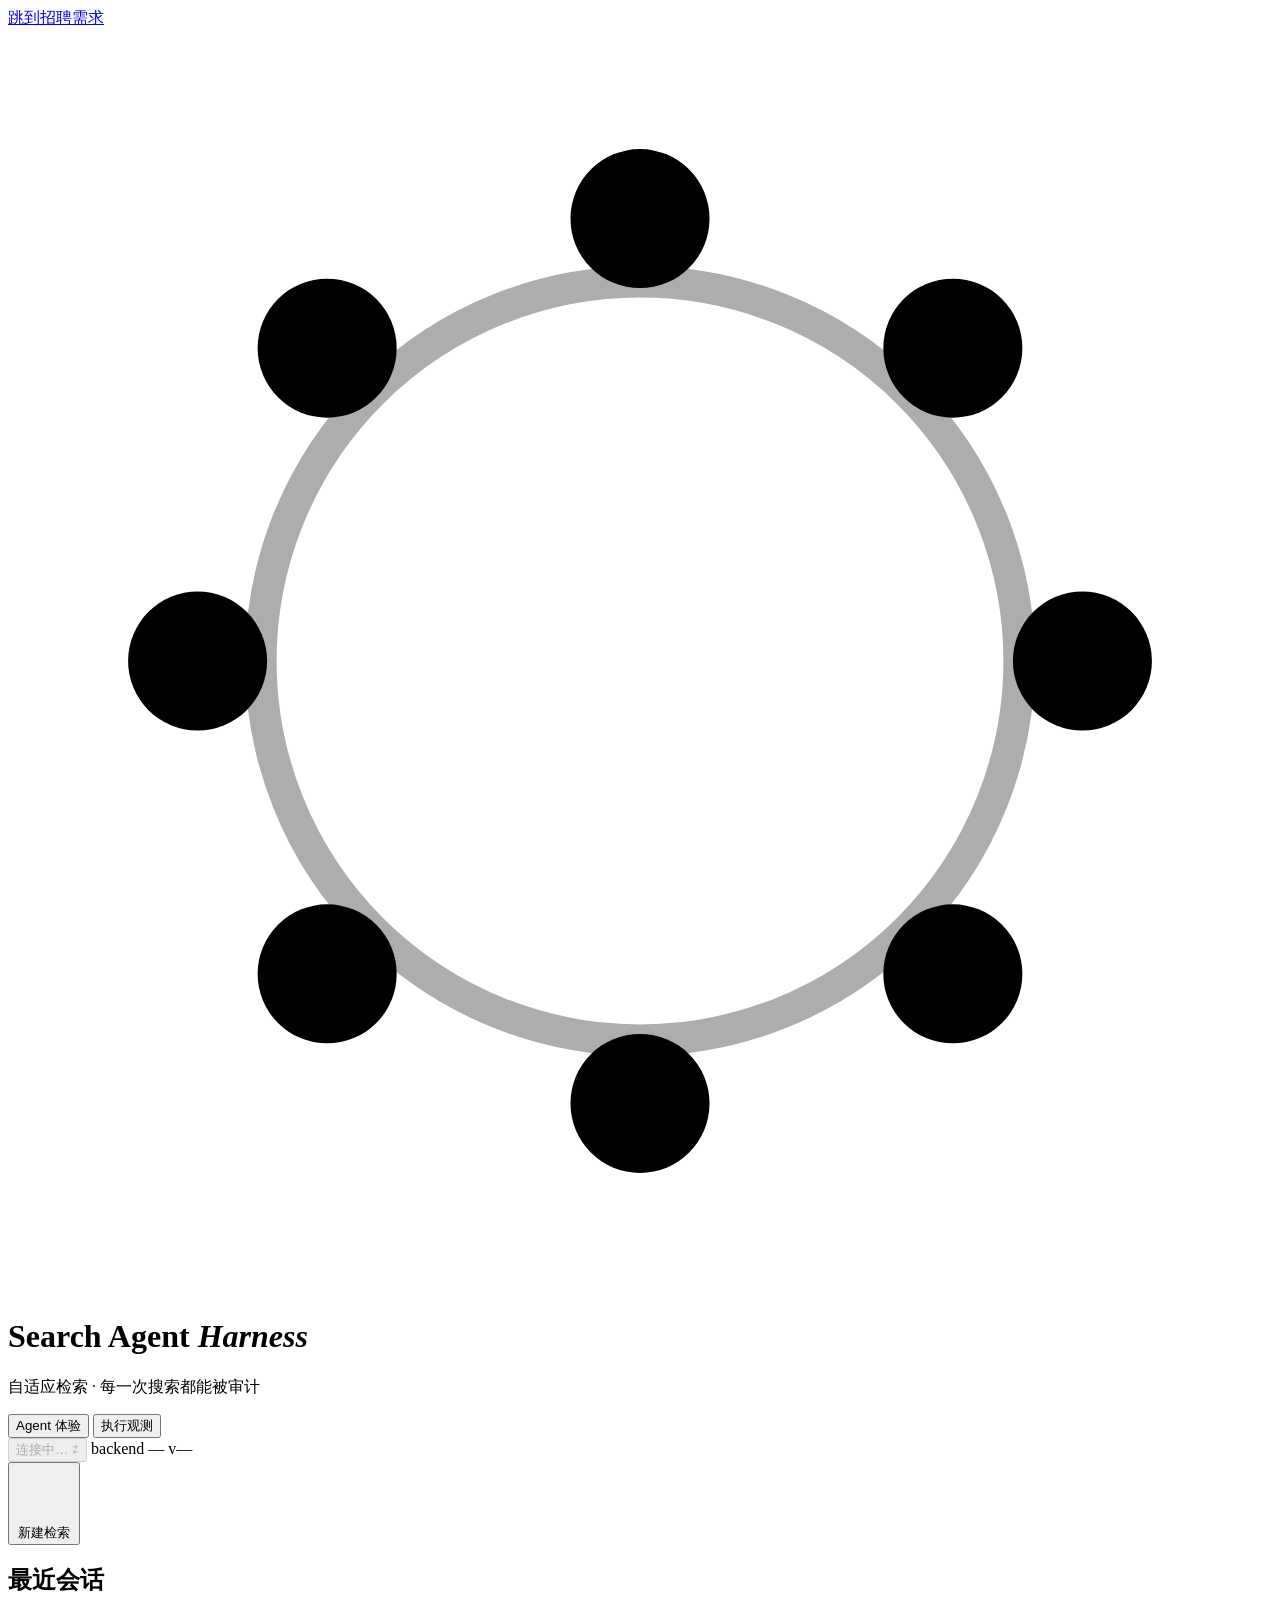
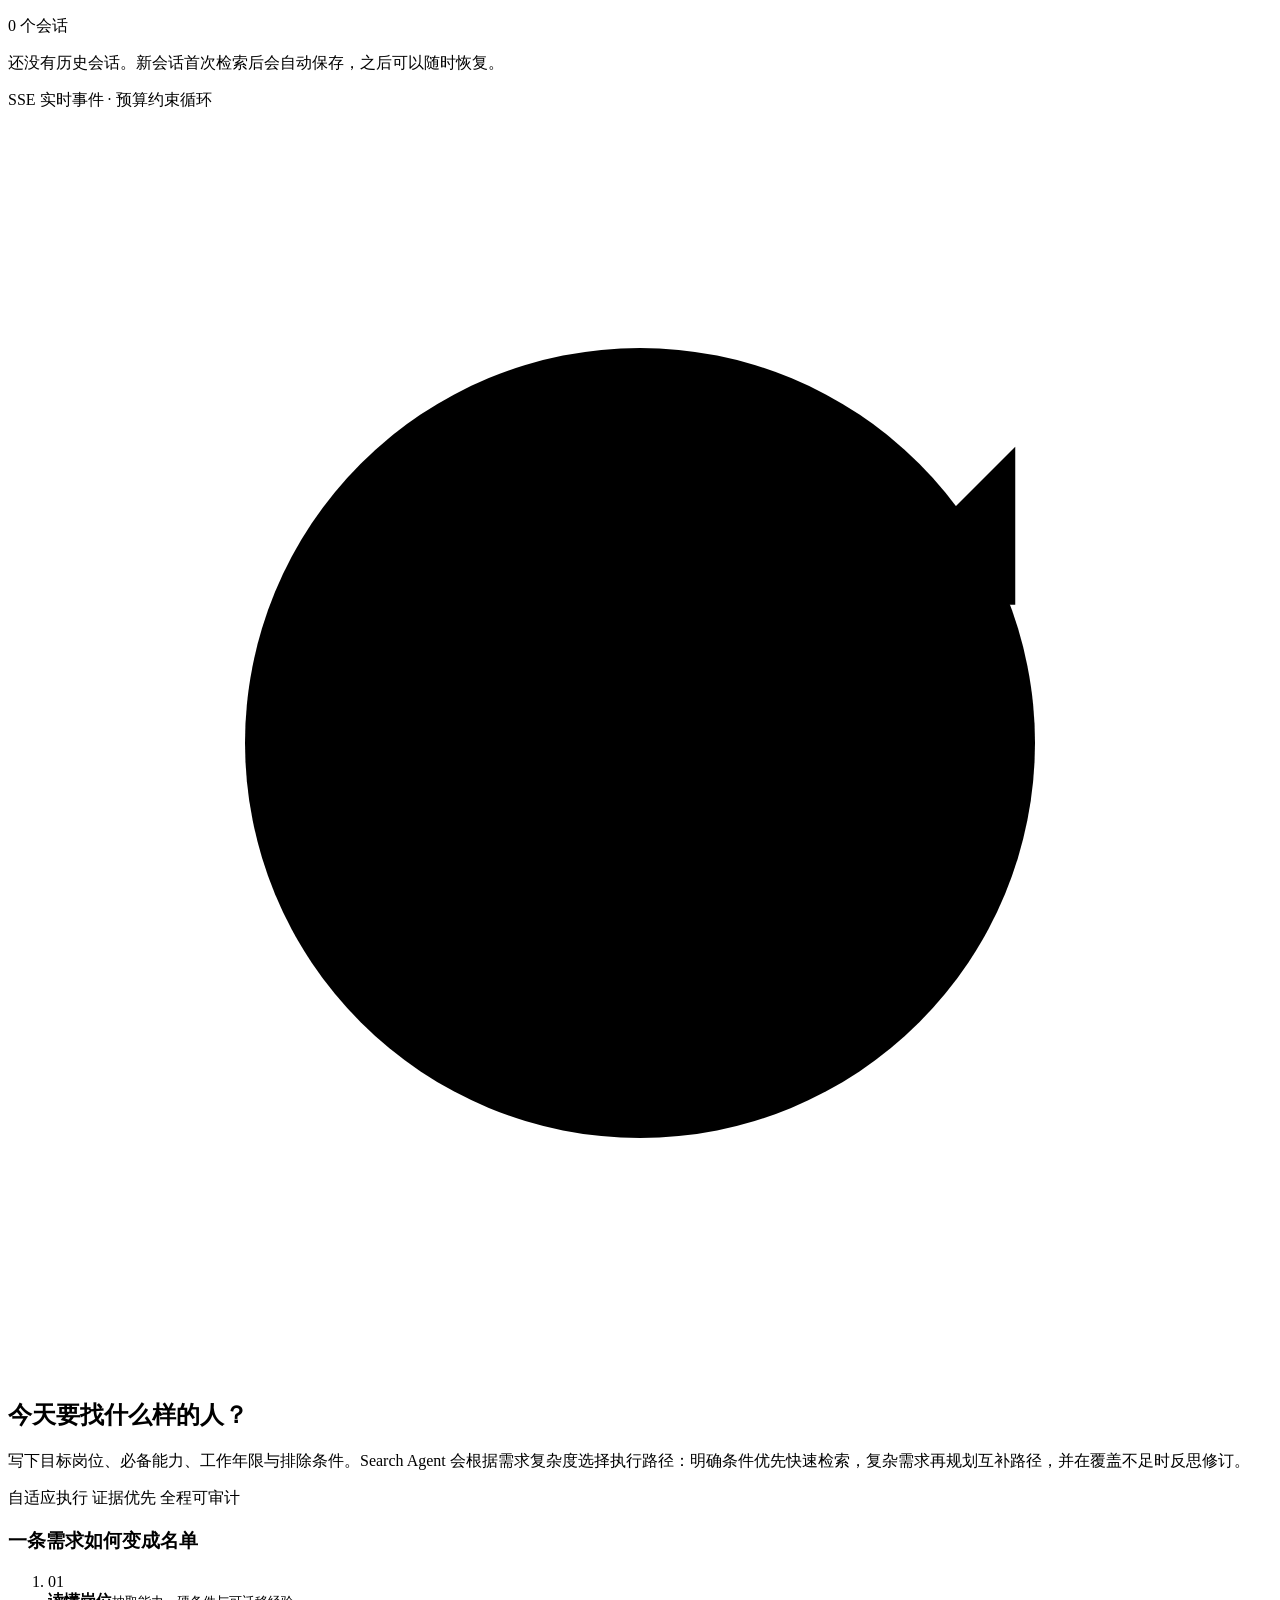
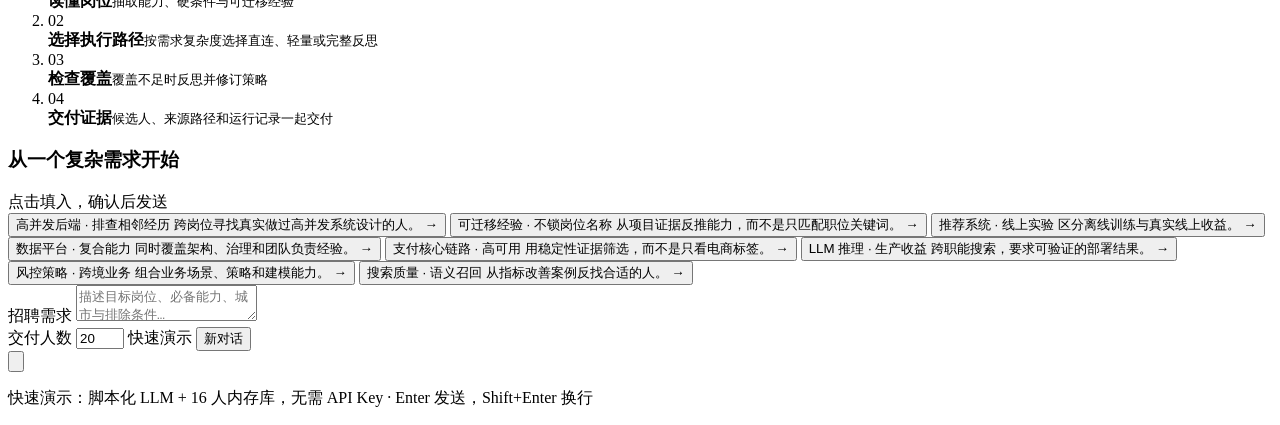
==== src/search_agent/web/index.html @ 016d09bb "refactor(web): remove sidebar principles section" ====
<!doctype html>
<html lang="zh-CN">
<head>
<meta charset="utf-8">
<meta name="viewport" content="width=device-width, initial-scale=1">
<meta name="theme-color" content="#f7faf8">
<title>Search Agent Harness</title>
<link rel="icon" href="data:image/svg+xml,%3Csvg xmlns='http://www.w3.org/2000/svg' viewBox='0 0 32 32'%3E%3Crect width='32' height='32' rx='4' fill='%2317232a'/%3E%3Ccircle cx='16' cy='16' r='7' fill='none' stroke='%23fbfaf6' stroke-width='1.4'/%3E%3Ccircle cx='16' cy='8' r='2' fill='%23a23a2c'/%3E%3Ccircle cx='16' cy='24' r='2' fill='%23a23a2c'/%3E%3Ccircle cx='8' cy='16' r='2' fill='%23a23a2c'/%3E%3Ccircle cx='24' cy='16' r='2' fill='%23a23a2c'/%3E%3C/svg%3E">
<link rel="stylesheet" href="/styles.css?v=4">
</head>
<body>
<a class="skip-link" href="#chat-query">跳到招聘需求</a>

<header class="topbar">
  <div class="brand">
    <svg class="brand-mark" viewBox="0 0 40 40" aria-hidden="true">
      <circle cx="20" cy="20" r="12" fill="none" stroke="currentColor" stroke-opacity=".32"></circle>
      <circle cx="20" cy="6" r="2.2" fill="currentColor"></circle>
      <circle cx="29.9" cy="10.1" r="2.2" fill="currentColor"></circle>
      <circle cx="34" cy="20" r="2.2" fill="currentColor"></circle>
      <circle cx="29.9" cy="29.9" r="2.2" fill="currentColor"></circle>
      <circle cx="20" cy="34" r="2.2" fill="currentColor"></circle>
      <circle cx="10.1" cy="29.9" r="2.2" fill="currentColor"></circle>
      <circle cx="6" cy="20" r="2.2" fill="currentColor"></circle>
      <circle cx="10.1" cy="10.1" r="2.2" fill="currentColor"></circle>
    </svg>
    <div class="brand-text">
      <h1>Search Agent <em>Harness</em></h1>
      <p>自适应检索 · 每一次搜索都能被审计</p>
    </div>
  </div>
  <nav class="view-switch" aria-label="界面模式">
    <button id="view-agent" class="view-switch-btn is-active" type="button" aria-pressed="true">
      Agent 体验
    </button>
    <button id="view-console" class="view-switch-btn" type="button" aria-pressed="false">
      执行观测
    </button>
  </nav>
  <div class="statuses" aria-label="运行状态">
    <button class="chip chip-live mode-toggle" id="mode-chip" type="button" aria-pressed="false" aria-label="运行模式读取中" disabled>
      <i aria-hidden="true"></i>
      <span id="mode-label">连接中…</span>
      <span class="mode-switch-glyph" aria-hidden="true">⇄</span>
    </button>
    <span class="chip" id="backend-chip">backend —</span>
    <span class="chip" id="version-chip">v—</span>
  </div>
</header>

<main class="agent-app" id="agent-view" aria-label="Agent 对话体验">
  <aside class="agent-sidebar" aria-label="检索会话">
    <button class="sidebar-new" id="sidebar-new" type="button">
      <svg viewBox="0 0 16 16" aria-hidden="true"><path d="M8 3v10M3 8h10"></path></svg>
      <span>新建检索</span>
    </button>

    <section class="sidebar-section" aria-labelledby="sidebar-session-title">
      <div class="sidebar-section-head">
        <h2 id="sidebar-session-title">最近会话</h2>
        <span id="agent-session-count">0 个会话</span>
      </div>
      <ol class="agent-session-list" id="agent-session-list"></ol>
      <p class="sidebar-empty" id="agent-session-empty">还没有历史会话。新会话首次检索后会自动保存，之后可以随时恢复。</p>
    </section>

    <div class="sidebar-foot">
      <span class="sidebar-live" aria-hidden="true"></span>
      <span>SSE 实时事件 · 预算约束循环</span>
    </div>
  </aside>

  <div class="agent-main">
  <div class="chat-scroll" id="chat-scroll">
    <section class="agent-intro" id="agent-intro">
      <div class="intro-grid">
        <div class="intro-main">
          <div class="intro-mark" aria-hidden="true">
            <svg viewBox="0 0 32 32">
              <circle cx="16" cy="16" r="10"></circle>
              <path d="M16 10.5v5.8l3.7 2.1"></path>
              <path d="M25.5 8.5v4h-4"></path>
            </svg>
          </div>
          <h2><span>今天要找</span><span>什么样的人？</span></h2>
          <p class="intro-copy">
            写下目标岗位、必备能力、工作年限与排除条件。Search Agent 会根据需求复杂度选择执行路径：明确条件优先快速检索，复杂需求再规划互补路径，并在覆盖不足时反思修订。
          </p>
          <div class="intro-signals" aria-label="能力说明">
            <span>自适应执行</span>
            <span>证据优先</span>
            <span>全程可审计</span>
          </div>
        </div>

        <aside class="intro-protocol" aria-labelledby="intro-protocol-title">
          <h3 id="intro-protocol-title">一条需求如何变成名单</h3>
          <ol>
            <li><span>01</span><div><strong>读懂岗位</strong><small>抽取能力、硬条件与可迁移经验</small></div></li>
            <li><span>02</span><div><strong>选择执行路径</strong><small>按需求复杂度选择直连、轻量或完整反思</small></div></li>
            <li><span>03</span><div><strong>检查覆盖</strong><small>覆盖不足时反思并修订策略</small></div></li>
            <li><span>04</span><div><strong>交付证据</strong><small>候选人、来源路径和运行记录一起交付</small></div></li>
          </ol>
        </aside>
      </div>

      <section class="start-section" aria-labelledby="start-heading">
        <div class="start-heading">
          <h3 id="start-heading">从一个复杂需求开始</h3>
          <span>点击填入，确认后发送</span>
        </div>
        <div class="start-grid" id="chat-examples">
          <button type="button" class="chat-example" data-q="帮我找 5 年以上后端经验，必须有高并发和分布式系统经验，上海或杭州优先，排除只有运维经历的候选人。">
            <span class="example-title">高并发后端 · 排查相邻经历</span>
            <span class="example-copy">跨岗位寻找真实做过高并发系统设计的人。</span>
            <span class="example-arrow" aria-hidden="true">→</span>
          </button>
          <button type="button" class="chat-example" data-q="寻找做过大规模消息队列和在线交易系统稳定性建设的工程师，不限定原岗位名称。">
            <span class="example-title">可迁移经验 · 不锁岗位名称</span>
            <span class="example-copy">从项目证据反推能力，而不是只匹配职位关键词。</span>
            <span class="example-arrow" aria-hidden="true">→</span>
          </button>
          <button type="button" class="chat-example" data-q="找推荐系统工程师，有召回、排序和线上 A/B 实验经验，排除只有离线模型训练经历的人。">
            <span class="example-title">推荐系统 · 线上实验</span>
            <span class="example-copy">区分离线训练与真实线上收益。</span>
            <span class="example-arrow" aria-hidden="true">→</span>
          </button>
          <button type="button" class="chat-example" data-q="招聘数据平台负责人，要求做过实时计算、湖仓一体和数据治理，8 年以上经验。">
            <span class="example-title">数据平台 · 复合能力</span>
            <span class="example-copy">同时覆盖架构、治理和团队负责经验。</span>
            <span class="example-arrow" aria-hidden="true">→</span>
          </button>
          <button type="button" class="chat-example" data-q="寻找有支付核心链路经验、熟悉高可用与故障演练的后端工程师，北京或深圳。">
            <span class="example-title">支付核心链路 · 高可用</span>
            <span class="example-copy">用稳定性证据筛选，而不是只看电商标签。</span>
            <span class="example-arrow" aria-hidden="true">→</span>
          </button>
          <button type="button" class="chat-example" data-q="帮我在算法、后端和基础架构候选人里找真正做过 LLM 推理优化的人，必须说明生产环境收益。">
            <span class="example-title">LLM 推理 · 生产收益</span>
            <span class="example-copy">跨职能搜索，要求可验证的部署结果。</span>
            <span class="example-arrow" aria-hidden="true">→</span>
          </button>
          <button type="button" class="chat-example" data-q="找有跨境业务经验的风控策略工程师，熟悉规则引擎和行为序列建模，5 年以上。">
            <span class="example-title">风控策略 · 跨境业务</span>
            <span class="example-copy">组合业务场景、策略和建模能力。</span>
            <span class="example-arrow" aria-hidden="true">→</span>
          </button>
          <button type="button" class="chat-example" data-q="寻找做过搜索排序和语义召回的质量工程师，能拿出具体指标改善案例。">
            <span class="example-title">搜索质量 · 语义召回</span>
            <span class="example-copy">从指标改善案例反找合适的人。</span>
            <span class="example-arrow" aria-hidden="true">→</span>
          </button>
        </div>
      </section>
    </section>

    <section class="chat-transcript" id="chat-transcript" aria-live="polite" aria-label="与 Search Agent 的对话"></section>
  </div>

  <section class="composer-zone" aria-label="输入招聘需求">
    <form class="chat-composer" id="chat-form" autocomplete="off">
      <label class="sr-only" for="chat-query">招聘需求</label>
      <textarea id="chat-query" rows="2" placeholder="描述目标岗位、必备能力、城市与排除条件…"></textarea>
      <div class="composer-toolbar">
        <div class="composer-settings">
          <label for="chat-top-k">交付人数</label>
          <input id="chat-top-k" type="number" min="1" max="50" value="20" inputmode="numeric">
          <span class="composer-separator" aria-hidden="true"></span>
          <span class="composer-mode" id="composer-mode">快速演示</span>
          <button id="chat-new" class="chat-new" type="button">新对话</button>
        </div>
        <div class="composer-actions">
          <button id="chat-stop" class="chat-stop" type="button" hidden>停止</button>
          <button id="chat-run" class="chat-send" type="submit" aria-label="开始搜索">
            <svg viewBox="0 0 20 20" aria-hidden="true"><path d="M10 15V5M6.5 8.5 10 5l3.5 3.5"></path></svg>
          </button>
        </div>
      </div>
    </form>
    <p class="composer-note" id="composer-note" aria-live="polite">快速演示：脚本化 LLM + 16 人内存库，无需 API Key · Enter 发送，Shift+Enter 换行</p>
  </section>
  </div>
</main>

<div class="console-view" id="console-view" hidden>
<header class="console-heading">
  <div>
    <h1>执行观测</h1>
    <p>查看 Agent 实际走过的阶段、检索路径、运行账本与原始 Trace。</p>
  </div>
  <span class="console-live-note"><i aria-hidden="true"></i>SSE 实时观测</span>
</header>
<main class="layout" id="console-main">
  <aside class="panel query-panel" aria-label="招聘需求与会话">
    <div class="panel-head">
      <div>
        <h2>招聘需求</h2>
        <p>描述目标人才，Agent 会规划检索方向。</p>
      </div>
      <span class="hint">自然语言</span>
    </div>

    <form id="search-form" autocomplete="off">
      <label class="field-label" for="query">岗位简报</label>
      <textarea id="query" rows="5" placeholder="例如：找有 3 年以上经验、做过高并发系统的后端工程师，最好来自大厂"></textarea>

      <div class="examples" id="examples" aria-label="示例招聘需求">
        <button type="button" class="example" data-q="找有 3 年以上经验、做过高并发系统的后端工程师，最好来自大厂">高并发后端 · 3 年+</button>
        <button type="button" class="example" data-q="推荐算法工程师，要求 3 年以上推荐系统与机器学习经验">推荐算法 · 3 年+</button>
        <button type="button" class="example" data-q="数据工程师，熟悉 Spark 和 Flink，做过数据平台架构，3 年以上经验">数据平台 · Spark/Flink</button>
      </div>

      <div class="row">
        <label class="field-label" for="top-k">交付人数</label>
        <input id="top-k" type="number" min="1" max="50" value="20" inputmode="numeric" aria-label="交付人数 topK">
      </div>

      <div class="actions">
        <button id="run" class="run-btn" type="submit">
          <svg viewBox="0 0 16 16" aria-hidden="true"><path d="M5.5 3.8 12 8l-6.5 4.2V3.8Z"></path></svg>
          运行 Agent
        </button>
        <button id="stop" class="stop-btn" type="button" hidden title="当前阶段结束后停止后续检索与模型调用">
          <svg viewBox="0 0 16 16" aria-hidden="true"><rect x="4.5" y="4.5" width="7" height="7"></rect></svg>
          停止
        </button>
      </div>
      <p class="run-hint" id="run-hint" aria-live="polite">快速演示：脚本化 LLM + 16 人内存库，零 API key · Ctrl+Enter 运行。</p>
    </form>

    <section class="session-card" aria-live="polite">
      <div class="session-top">
        <div>
          <h3>当前会话</h3>
          <strong id="conversation-label">新会话 · 第 1 轮</strong>
        </div>
        <button id="new-conversation" class="session-reset" type="button">
          <svg viewBox="0 0 16 16" aria-hidden="true"><path d="M13 5.3V2.8m0 2.5H10.5M12.6 4.2A5.5 5.5 0 1 0 13.4 9"></path></svg>
          新对话
        </button>
      </div>
      <ol id="conversation-history" class="conversation-history" hidden></ol>
      <p class="session-note" id="session-note">会话保存 30 天；Prompt 只注入最近 3 轮，显式排除会延续到后续搜索。</p>
    </section>

    <section class="metrics" id="metrics" hidden aria-label="运行指标">
      <div class="metrics-heading">
        <h3>运行账本</h3>
        <span>本次执行</span>
      </div>
      <div class="route-summary" id="route-summary" aria-live="polite">
        <div class="route-summary-head">
          <span>本次路由</span>
          <code id="route-rule">等待判定</code>
        </div>
        <div class="route-summary-path">
          <strong id="route-intent">—</strong>
          <span aria-hidden="true">→</span>
          <strong id="route-strategy">—</strong>
        </div>
        <div class="route-summary-meta">
          <span id="route-stage-count">阶段待判定</span>
          <span id="route-stage-detail">等待 Agent 事件</span>
        </div>
      </div>
      <div class="metric-list">
        <div class="metric"><span id="m-calls">—</span><small>LLM 调用 (Agent+V2)</small></div>
        <div class="metric"><span id="m-tokens">—</span><small>tokens</small></div>
        <div class="metric"><span id="m-iterations">—</span><small>迭代轮数</small></div>
        <div class="metric"><span id="m-elapsed">—</span><small>耗时</small></div>
        <div class="metric"><span id="m-judged">—</span><small>判定候选</small></div>
        <div class="metric"><span id="m-degraded">—</span><small>降级</small></div>
      </div>
    </section>

    <section class="trace-wrap" id="trace-wrap" hidden>
      <details>
        <summary>原始 <code>agentTrace</code> / <code>agentMetrics</code></summary>
        <pre id="trace-json"></pre>
      </details>
    </section>
  </aside>

  <section class="panel timeline-panel" aria-label="Search Agent 执行现场">
    <div class="panel-head">
      <div class="agent-heading">
        <span class="agent-avatar" aria-hidden="true">SA</span>
        <div>
          <h2>Search Agent</h2>
          <p>按需求复杂度选择直连、轻量或完整反思，并记录实际执行阶段。</p>
        </div>
      </div>
      <span class="hint" id="timeline-hint">等待任务</span>
    </div>

    <div class="agent-runbar" id="agent-runbar" data-state="idle">
      <span class="agent-runbar-pulse" aria-hidden="true"></span>
      <div class="agent-runbar-copy" aria-live="polite">
        <strong id="agent-state">Agent 待命</strong>
        <span id="agent-state-detail">等待岗位简报；收到后会先判断难度，再选择直连、轻量或完整反思路径。</span>
      </div>
      <div class="agent-runbar-meta" aria-label="执行进度">
        <span><b id="agent-stage-count">0</b> 阶段</span>
        <span><b id="agent-round">0</b> 轮</span>
      </div>
    </div>

    <div class="stage-rail" id="stage-rail" aria-label="Agent 阶段进度"></div>

    <div class="timeline-viewport">
      <div class="empty agent-ready" id="timeline-empty">
        <div class="agent-ready-head">
          <span class="agent-ready-mark" aria-hidden="true">
            <svg viewBox="0 0 28 28">
              <path d="M21.5 10.5A8 8 0 1 0 22 17"></path>
              <path d="M22 6.5v4.5h-4.5"></path>
              <circle cx="14" cy="14" r="2.5"></circle>
            </svg>
          </span>
          <div>
            <strong>把一个岗位交给它</strong>
            <span>它会先判断需求是否足够明确：明确条件可直接生成检索 IR；需要更多判断时再规划路径，覆盖不足时反思修订。</span>
          </div>
        </div>
        <ol class="agent-ready-plan">
          <li>
            <span>01</span>
            <div><b>判断需求</b><small>抽取岗位、能力、硬条件与排除项，判断条件是否足够明确。</small></div>
          </li>
          <li>
            <span>02</span>
            <div><b>选择路径</b><small>明确条件走直连；需要更多判断时走轻量或完整反思。</small></div>
          </li>
          <li>
            <span>03</span>
            <div><b>按需反思</b><small>只有覆盖不足时才定位缺口、改写策略并继续检索。</small></div>
          </li>
        </ol>
        <div class="agent-ready-tools" aria-label="可用工具">
          <span>SearchTool · 多路召回</span>
          <span>Judge · 能力判定</span>
          <span>Reflect · 按需触发</span>
        </div>
      </div>
      <ol id="timeline" class="timeline" aria-live="polite"></ol>
    </div>
  </section>

  <section class="panel results-panel" aria-label="候选人结果">
    <div class="panel-head">
      <div>
        <h2>候选人档案</h2>
        <p>按匹配证据与来源路径交付。</p>
      </div>
      <span class="hint" id="results-hint">—</span>
    </div>

    <section class="delivery-overview" id="delivery-overview" hidden aria-live="polite"></section>
    <p class="candidate-method-note" id="candidate-method-note" hidden>
      排序分仅用于同一结果集内排序，不代表概率或匹配率。
    </p>

    <div class="results-viewport">
      <div class="empty results-empty" id="results-empty">
        <svg class="empty-art dossier-art" viewBox="0 0 120 88" aria-hidden="true">
          <rect x="18" y="12" width="84" height="64" rx="2"></rect>
          <path d="M30 28h34M30 40h60M30 52h52M30 64h24"></path>
          <circle cx="84" cy="28" r="7"></circle>
        </svg>
        <p><strong>等待 Agent 交付</strong><span>这里不会只给名字：命中能力、硬条件与来源路径会一起到达。</span></p>
      </div>
      <ul id="results" class="results"></ul>
    </div>

    <nav class="pager" id="pager" hidden aria-label="候选人分页">
      <button id="prev-page" type="button">
        <svg viewBox="0 0 16 16" aria-hidden="true"><path d="m9.5 3.5-4.5 4.5 4.5 4.5"></path></svg>
        上一页
      </button>
      <span id="page-state">—</span>
      <button id="next-page" type="button">
        下一页
        <svg viewBox="0 0 16 16" aria-hidden="true"><path d="m6.5 3.5 4.5 4.5-4.5 4.5"></path></svg>
      </button>
    </nav>
  </section>
</main>

<footer class="foot">
  <span><code>SearchTool</code> · memory / SQLite / Elasticsearch</span>
  <span>SSE live events · budget-governed loop</span>
</footer>
</div>

<dialog class="mode-confirm" id="online-mode-dialog" aria-labelledby="online-mode-title" aria-describedby="online-mode-copy">
  <form method="dialog" class="mode-confirm-card">
    <div class="mode-confirm-head">
      <span class="mode-confirm-icon" aria-hidden="true">⇄</span>
      <div>
        <span class="mode-confirm-kicker">运行模式</span>
        <h2 id="online-mode-title">切换到完整在线</h2>
      </div>
    </div>
    <p class="mode-confirm-copy" id="online-mode-copy">下一次搜索会调用真实模型和 Elasticsearch。</p>
    <div class="mode-confirm-facts">
      <div class="mode-confirm-fact">
        <span class="mode-confirm-fact-label">费用</span>
        <span>可能产生第三方 API 费用</span>
      </div>
      <div class="mode-confirm-fact">
        <span class="mode-confirm-fact-label">数据</span>
        <span>查询和候选人字段会发送到模型服务</span>
      </div>
    </div>
    <p class="mode-confirm-note">只影响后续搜索，不会重跑当前任务。</p>
    <div class="mode-confirm-actions">
      <button class="mode-confirm-cancel" type="submit" value="cancel" autofocus>取消</button>
      <button class="mode-confirm-submit" type="submit" value="confirm">确认切换</button>
    </div>
  </form>
</dialog>

<noscript><div class="err-card">这个控制台需要启用 JavaScript。</div></noscript>
<script src="/app.js?v=4"></script>
</body>
</html>
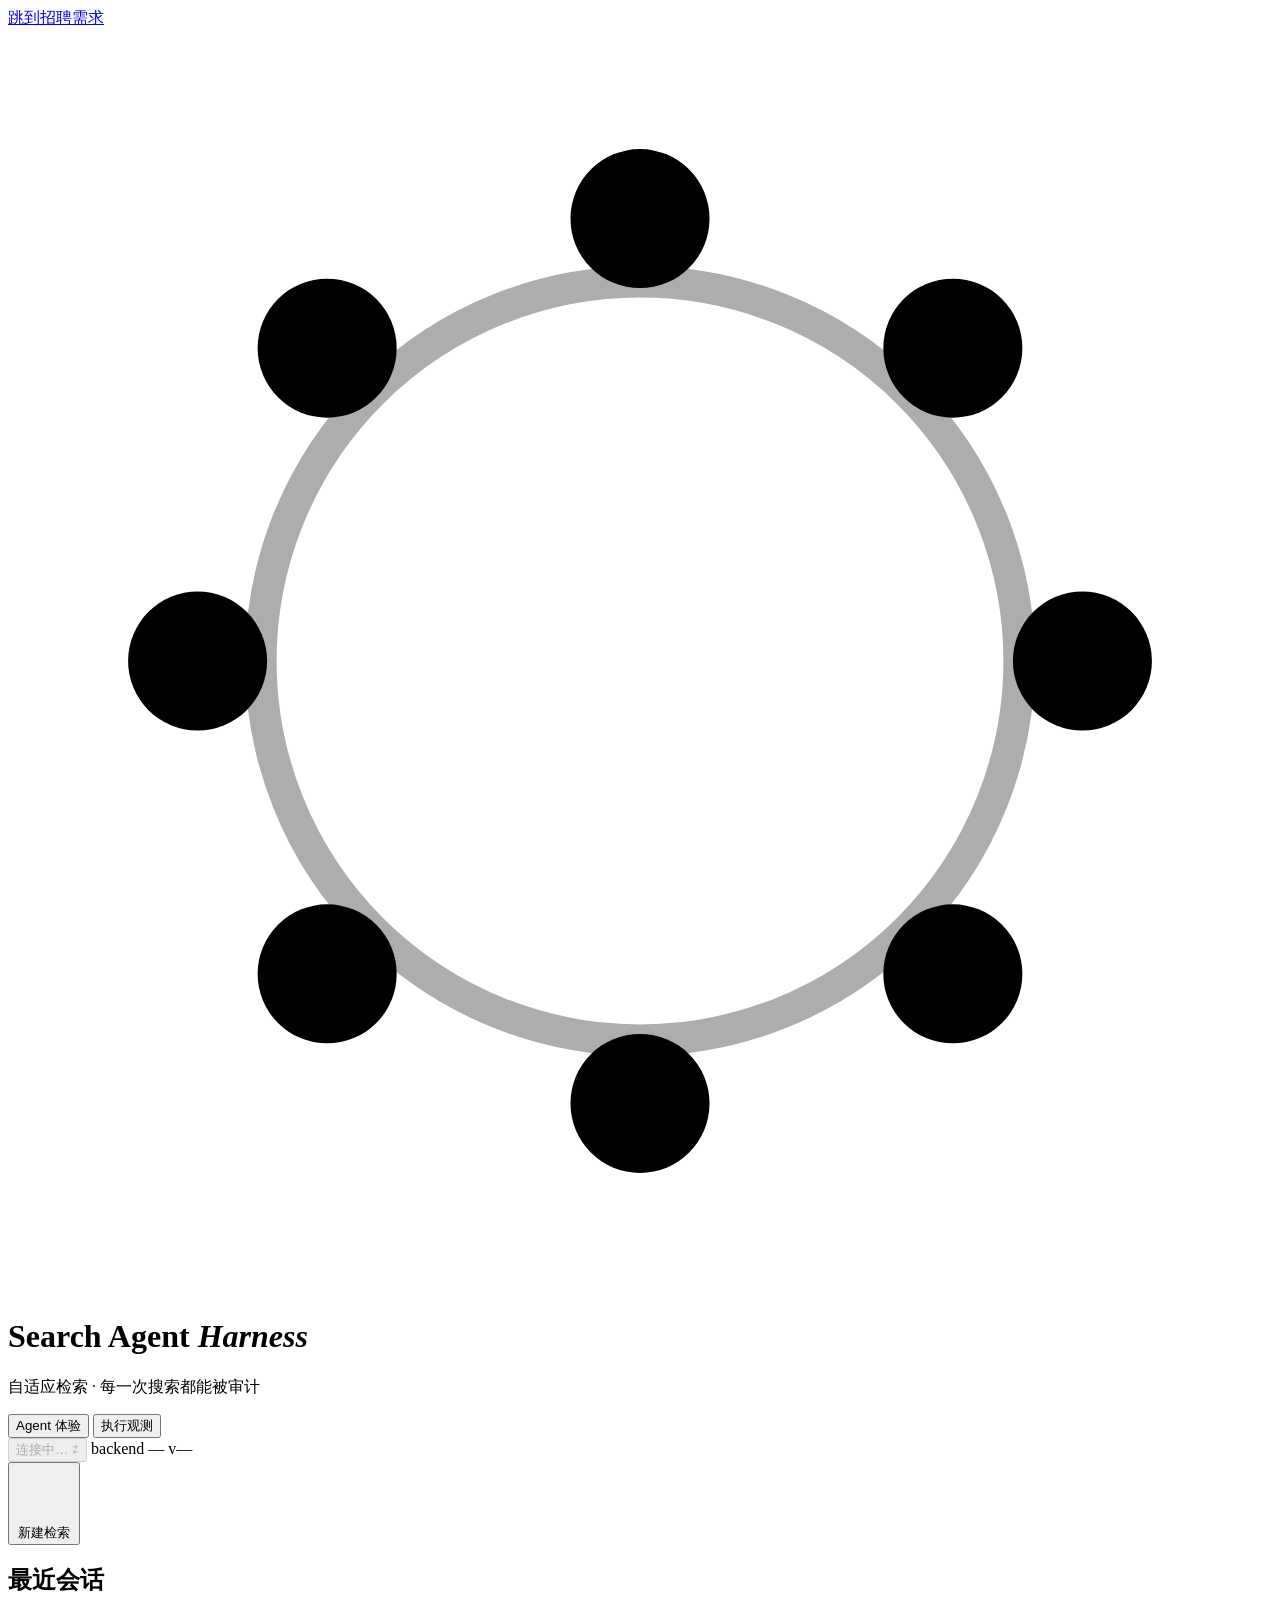
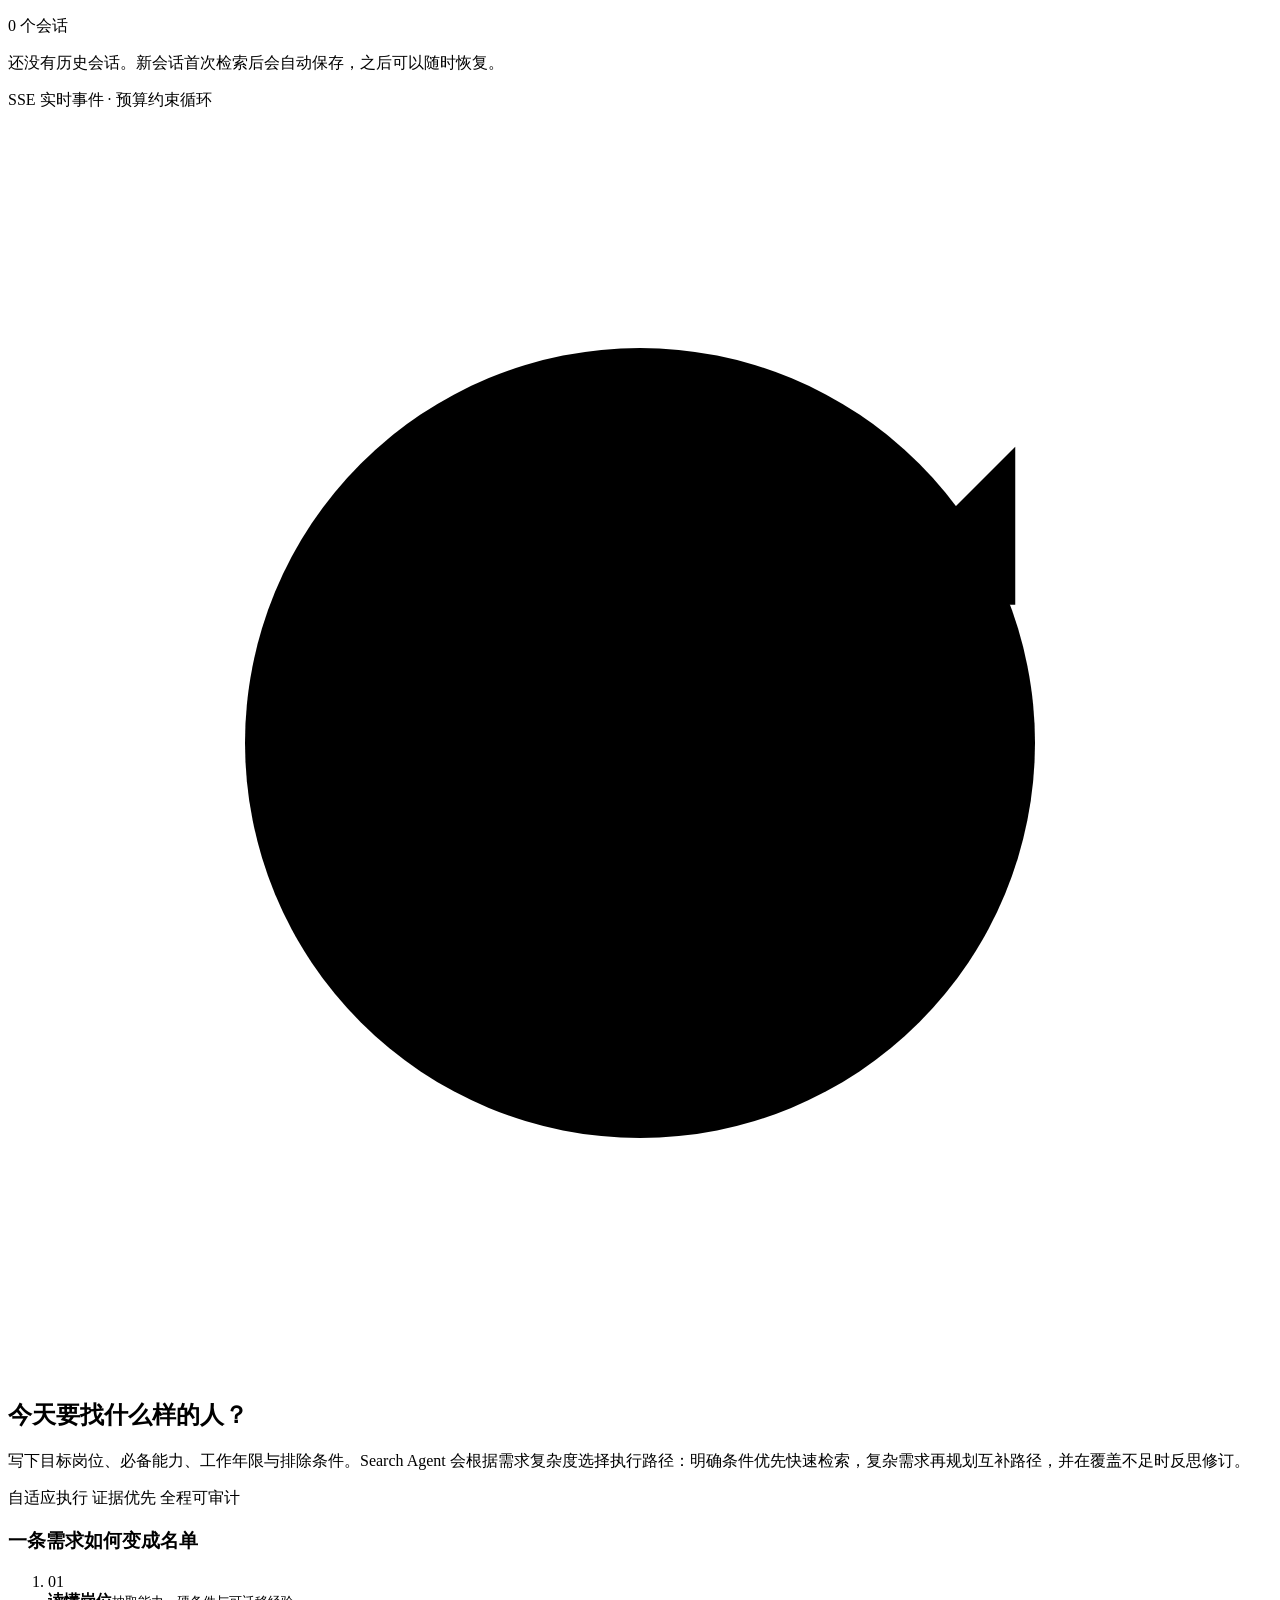
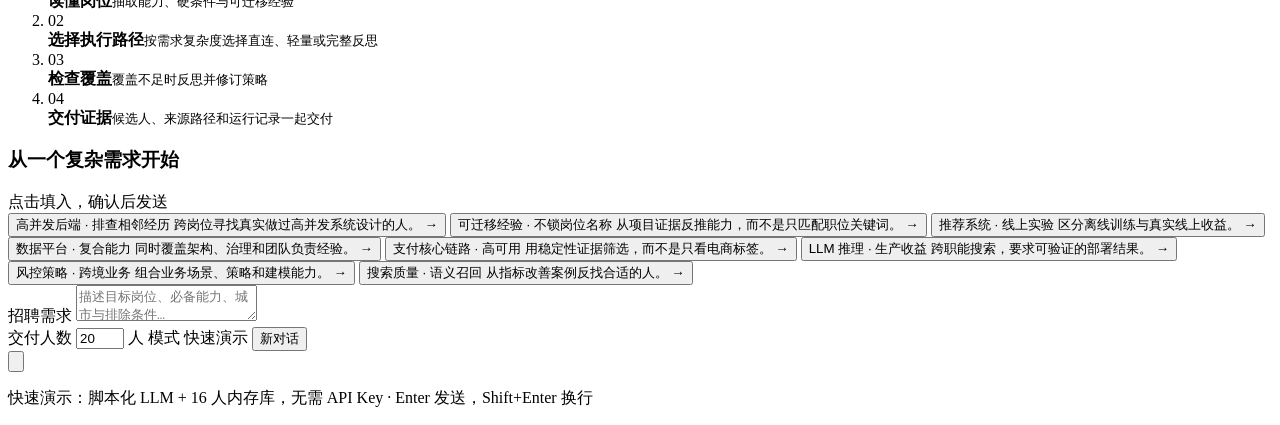
==== commit 028d2b57: "feat(web): refine chat composer controls" ====
--- a/src/search_agent/web/index.html
+++ b/src/search_agent/web/index.html
@@ -163,10 +163,17 @@
       <textarea id="chat-query" rows="2" placeholder="描述目标岗位、必备能力、城市与排除条件…"></textarea>
       <div class="composer-toolbar">
         <div class="composer-settings">
-          <label for="chat-top-k">交付人数</label>
-          <input id="chat-top-k" type="number" min="1" max="50" value="20" inputmode="numeric">
-          <span class="composer-separator" aria-hidden="true"></span>
-          <span class="composer-mode" id="composer-mode">快速演示</span>
+          <label class="composer-count" for="chat-top-k">
+            <span class="composer-setting-label">交付人数</span>
+            <span class="composer-number-control">
+              <input id="chat-top-k" type="number" min="1" max="50" value="20" inputmode="numeric">
+              <span class="composer-number-unit" aria-hidden="true">人</span>
+            </span>
+          </label>
+          <span class="composer-mode">
+            <span class="composer-mode-prefix">模式</span>
+            <span id="composer-mode">快速演示</span>
+          </span>
           <button id="chat-new" class="chat-new" type="button">新对话</button>
         </div>
         <div class="composer-actions">
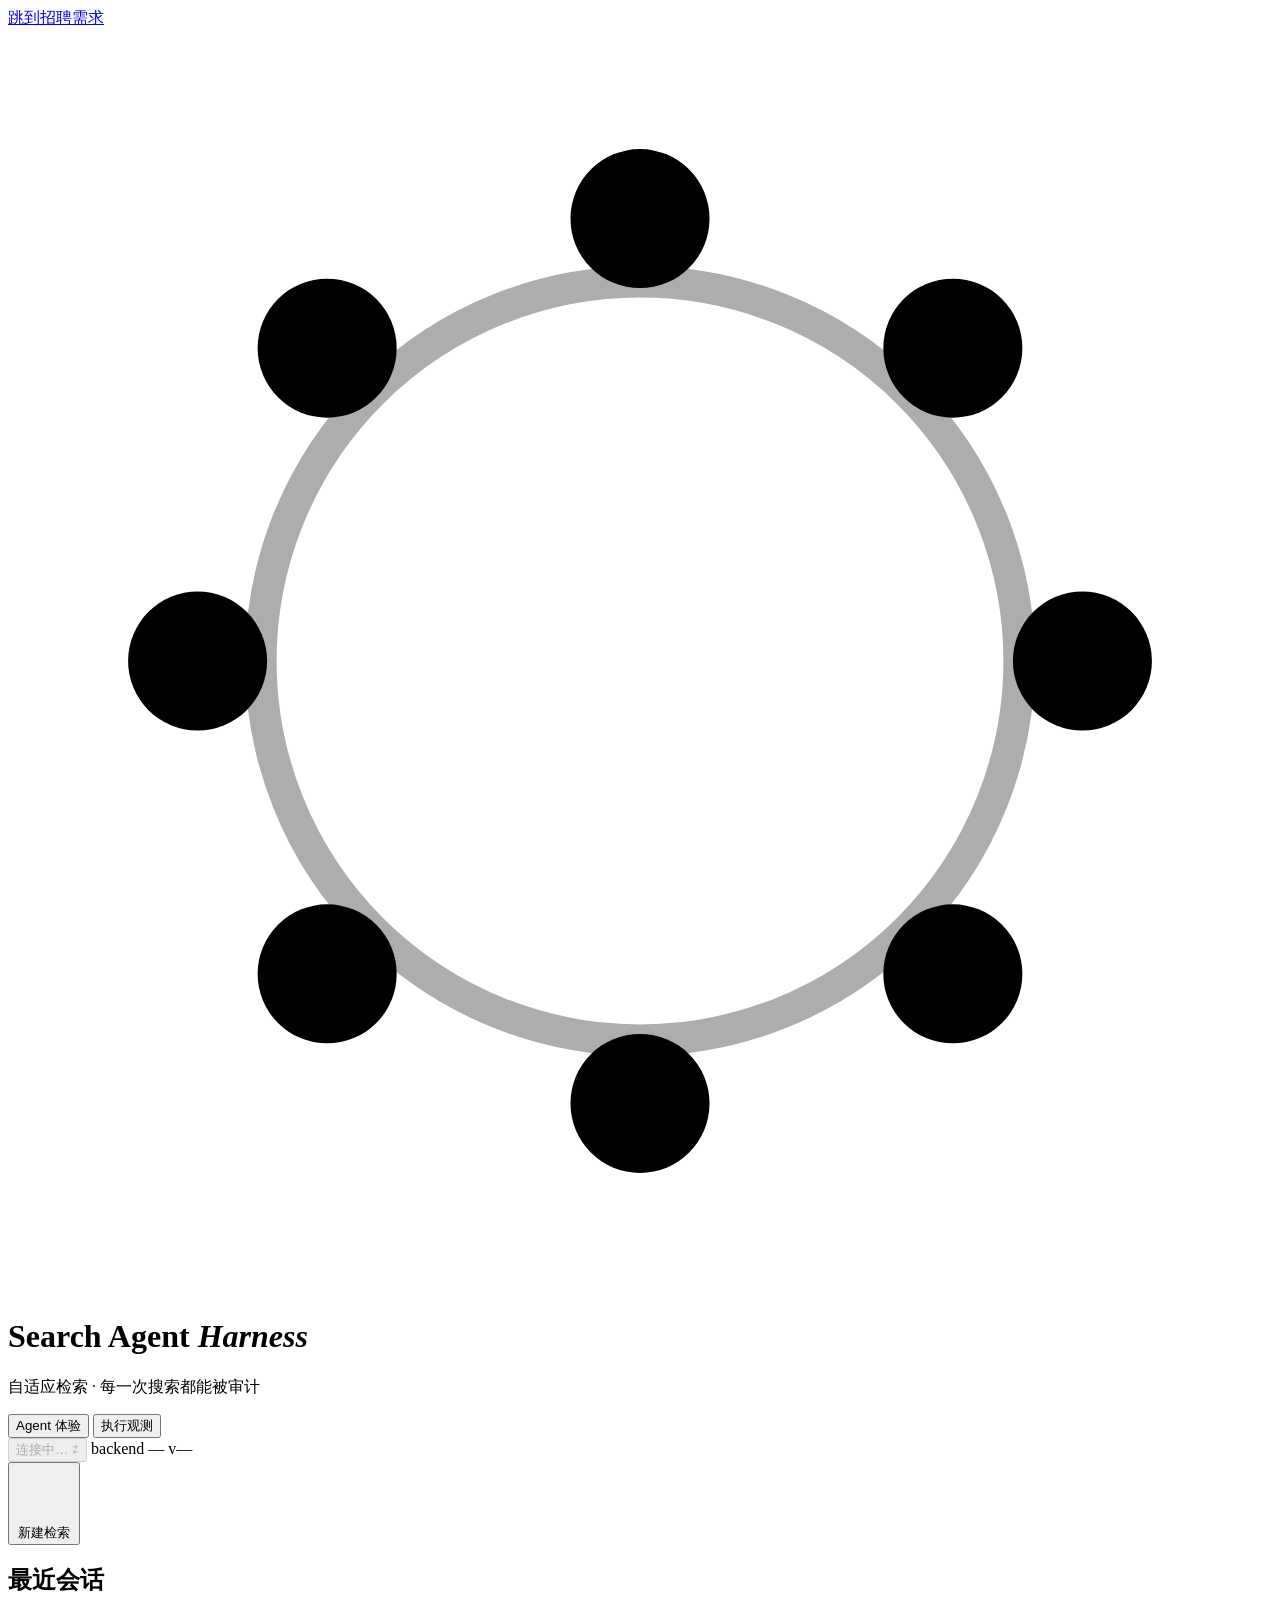
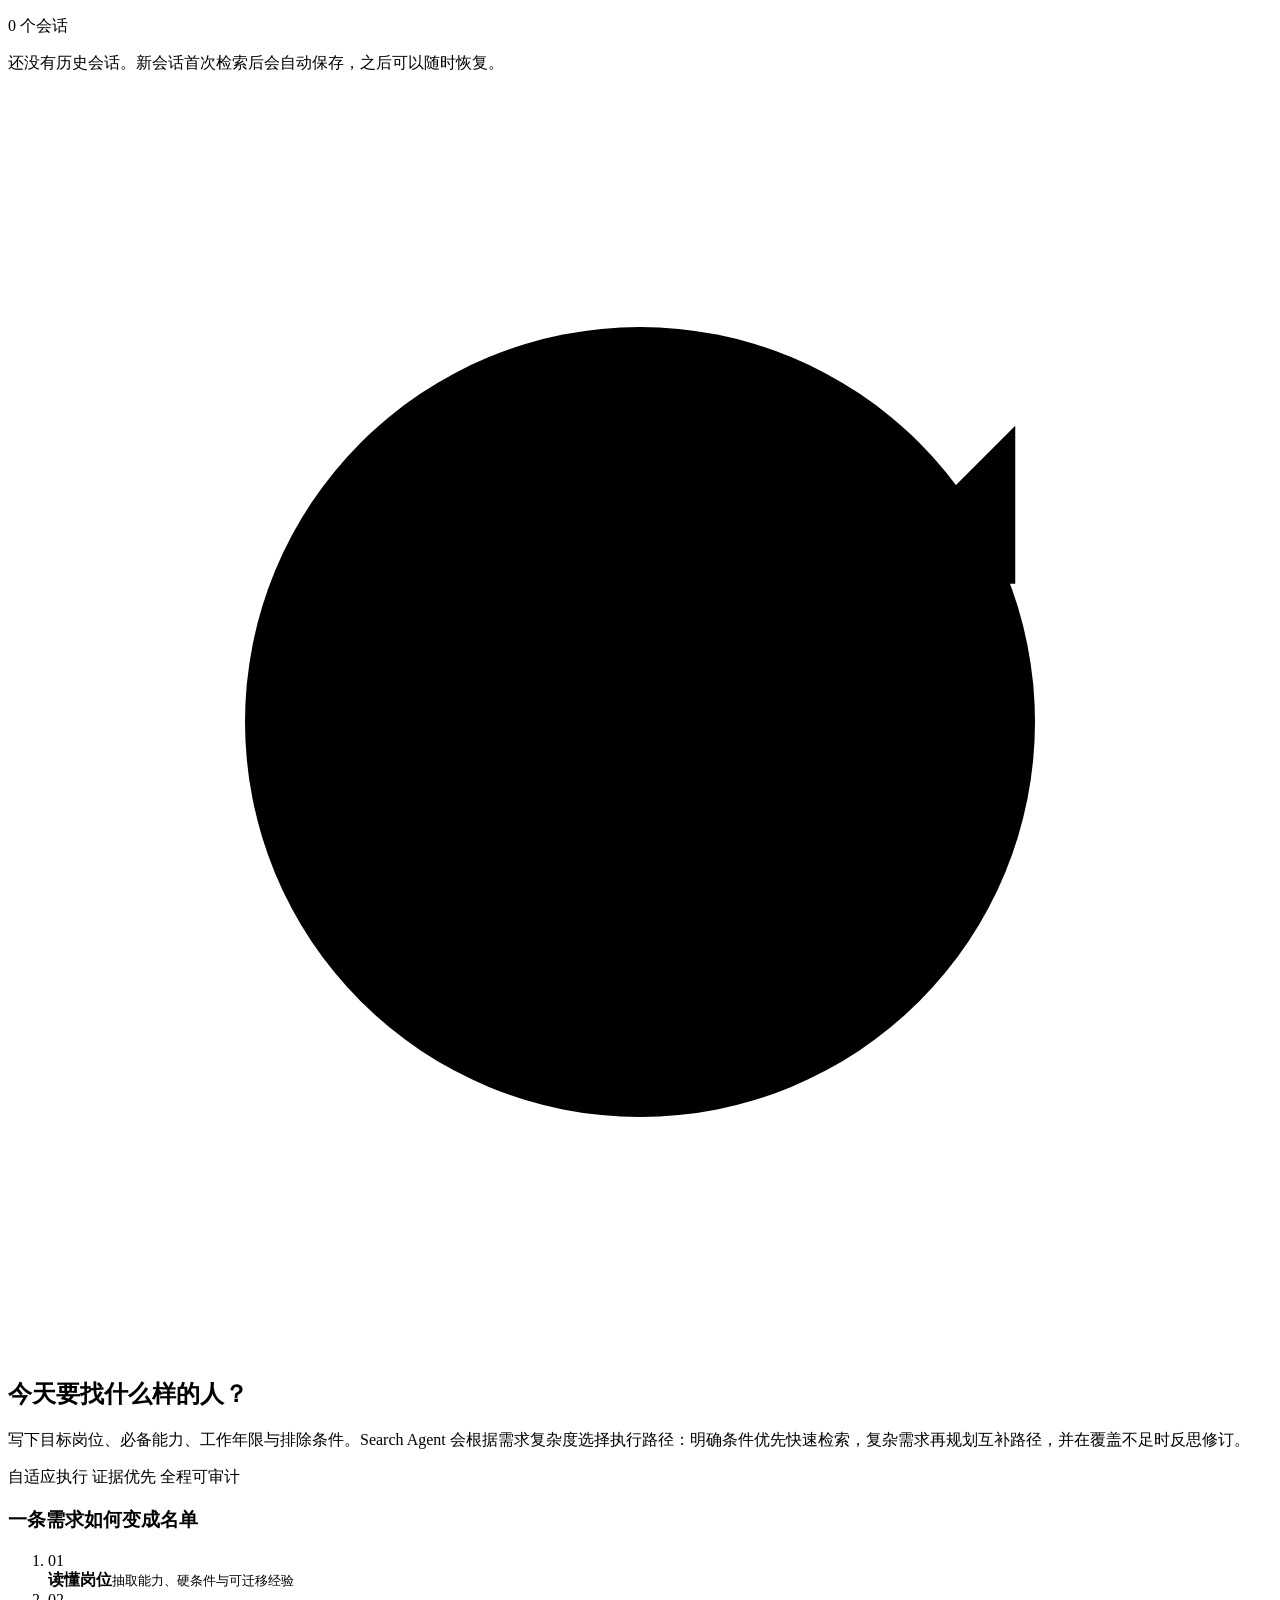
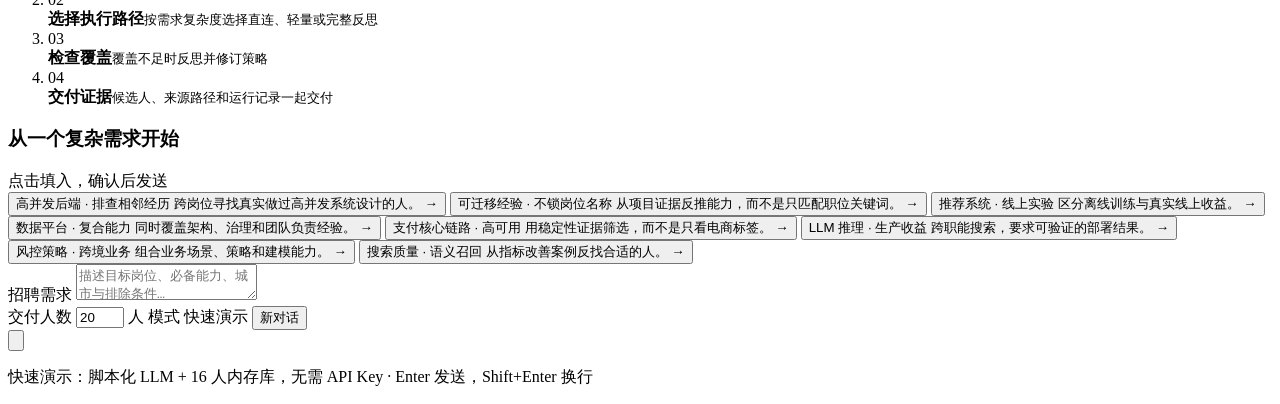
==== commit b1fe58a9: "chore: remove sidebar SSE status" ====
--- a/src/search_agent/web/index.html
+++ b/src/search_agent/web/index.html
@@ -64,10 +64,6 @@
       <p class="sidebar-empty" id="agent-session-empty">还没有历史会话。新会话首次检索后会自动保存，之后可以随时恢复。</p>
     </section>
 
-    <div class="sidebar-foot">
-      <span class="sidebar-live" aria-hidden="true"></span>
-      <span>SSE 实时事件 · 预算约束循环</span>
-    </div>
   </aside>
 
   <div class="agent-main">
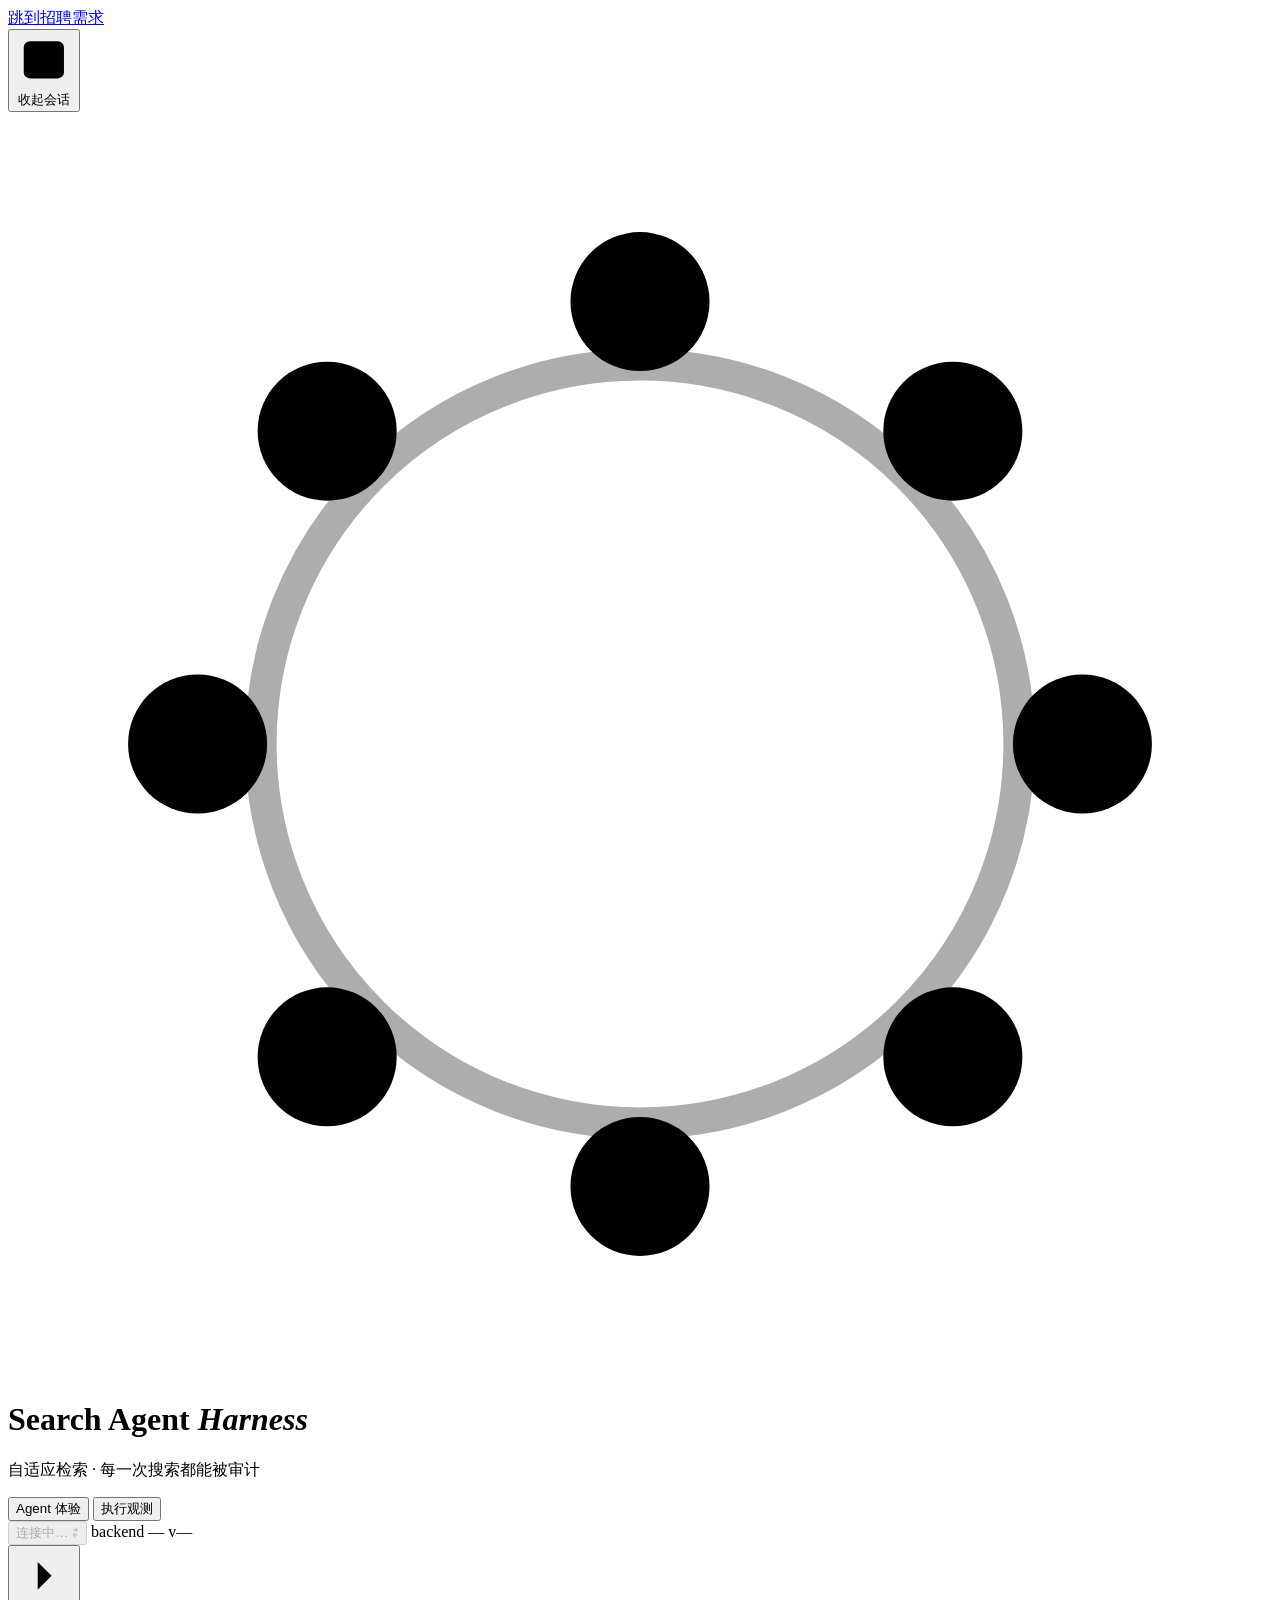
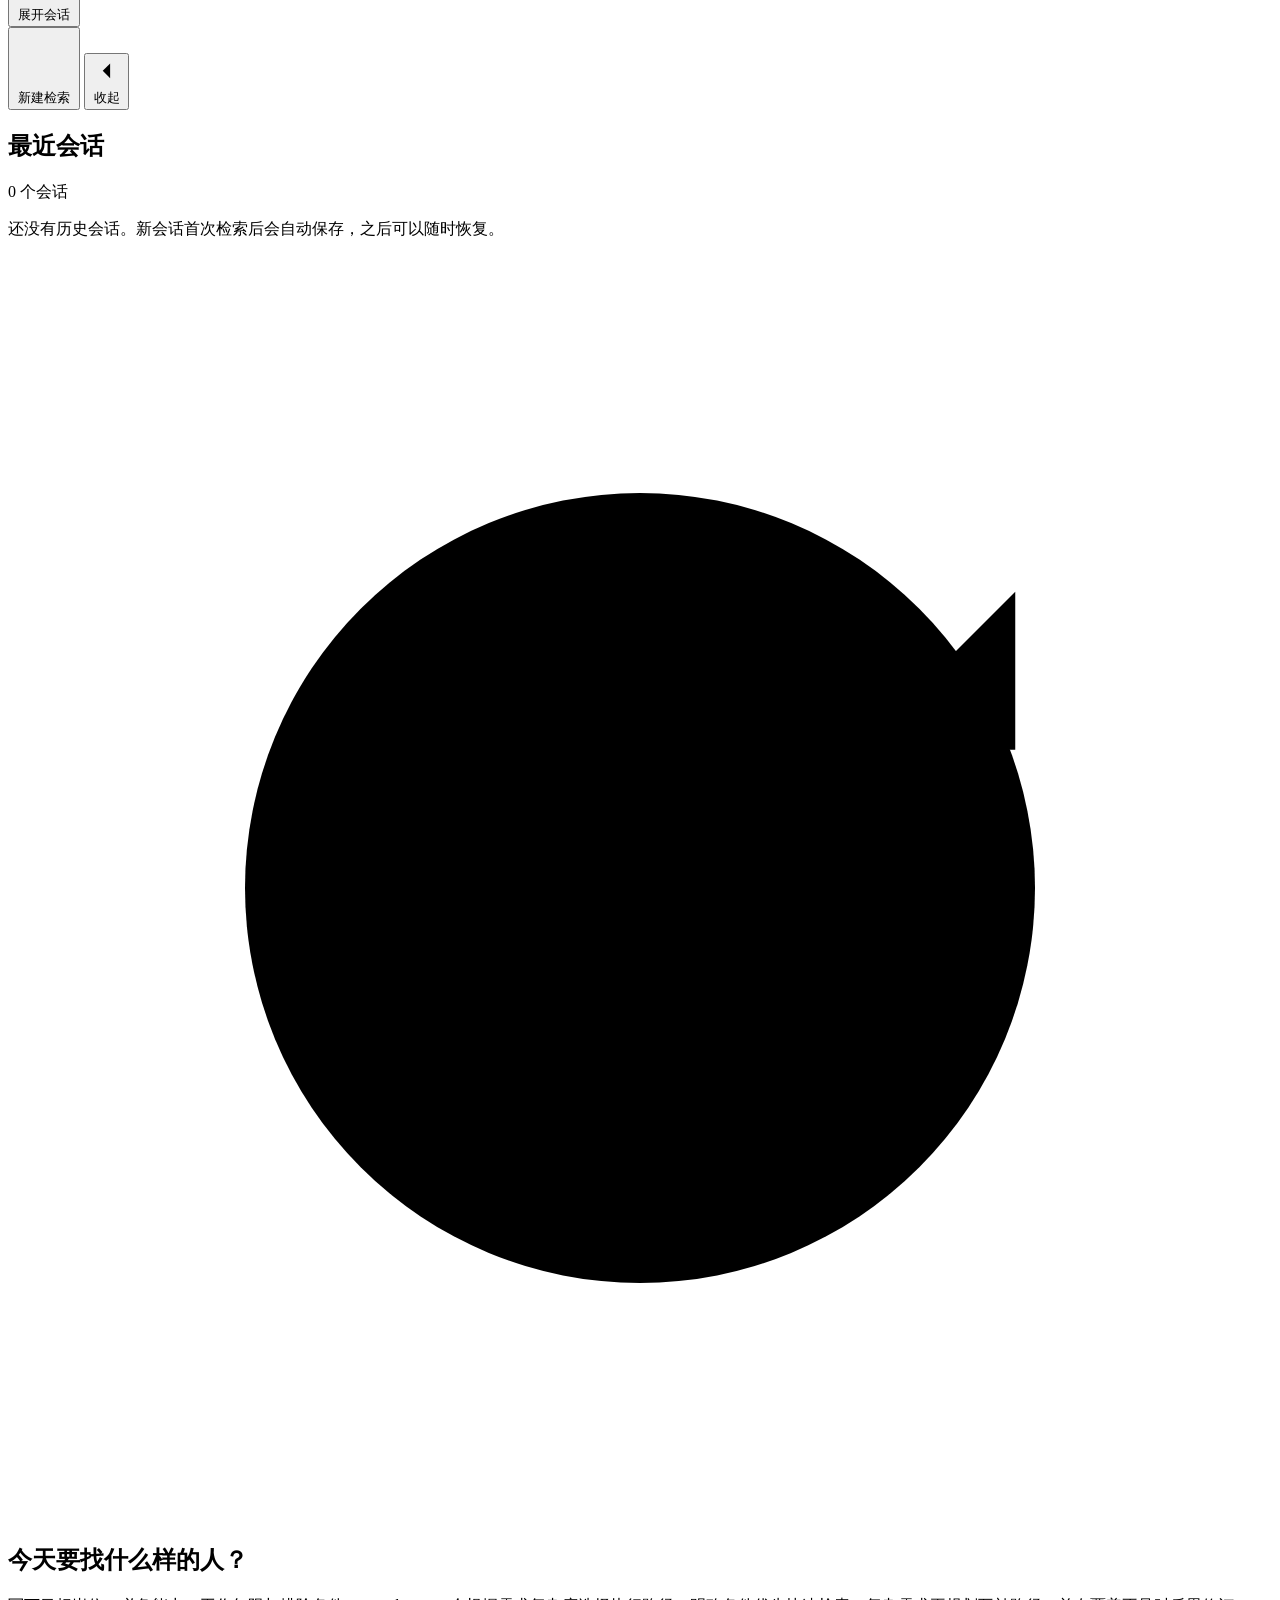
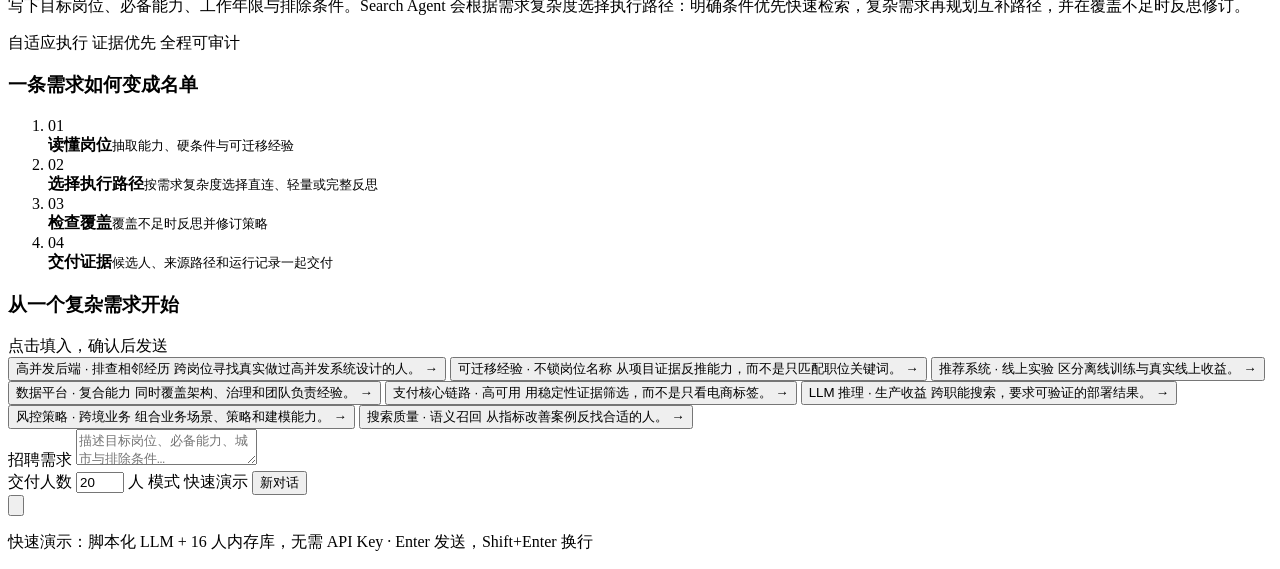
==== commit 0ddc3701: "feat(web): add collapsible conversation sidebar" ====
--- a/src/search_agent/web/index.html
+++ b/src/search_agent/web/index.html
@@ -6,27 +6,34 @@
 <meta name="theme-color" content="#f7faf8">
 <title>Search Agent Harness</title>
 <link rel="icon" href="data:image/svg+xml,%3Csvg xmlns='http://www.w3.org/2000/svg' viewBox='0 0 32 32'%3E%3Crect width='32' height='32' rx='4' fill='%2317232a'/%3E%3Ccircle cx='16' cy='16' r='7' fill='none' stroke='%23fbfaf6' stroke-width='1.4'/%3E%3Ccircle cx='16' cy='8' r='2' fill='%23a23a2c'/%3E%3Ccircle cx='16' cy='24' r='2' fill='%23a23a2c'/%3E%3Ccircle cx='8' cy='16' r='2' fill='%23a23a2c'/%3E%3Ccircle cx='24' cy='16' r='2' fill='%23a23a2c'/%3E%3C/svg%3E">
-<link rel="stylesheet" href="/styles.css?v=4">
+<link rel="stylesheet" href="/styles.css?v=10">
 </head>
 <body>
 <a class="skip-link" href="#chat-query">跳到招聘需求</a>
 
 <header class="topbar">
-  <div class="brand">
-    <svg class="brand-mark" viewBox="0 0 40 40" aria-hidden="true">
-      <circle cx="20" cy="20" r="12" fill="none" stroke="currentColor" stroke-opacity=".32"></circle>
-      <circle cx="20" cy="6" r="2.2" fill="currentColor"></circle>
-      <circle cx="29.9" cy="10.1" r="2.2" fill="currentColor"></circle>
-      <circle cx="34" cy="20" r="2.2" fill="currentColor"></circle>
-      <circle cx="29.9" cy="29.9" r="2.2" fill="currentColor"></circle>
-      <circle cx="20" cy="34" r="2.2" fill="currentColor"></circle>
-      <circle cx="10.1" cy="29.9" r="2.2" fill="currentColor"></circle>
-      <circle cx="6" cy="20" r="2.2" fill="currentColor"></circle>
-      <circle cx="10.1" cy="10.1" r="2.2" fill="currentColor"></circle>
-    </svg>
-    <div class="brand-text">
-      <h1>Search Agent <em>Harness</em></h1>
-      <p>自适应检索 · 每一次搜索都能被审计</p>
+  <div class="topbar-leading">
+    <button class="chip sidebar-toggle" id="sidebar-toggle" type="button" aria-controls="agent-sidebar" aria-expanded="true" aria-label="收起最近会话" title="收起最近会话">
+      <svg viewBox="0 0 18 18" aria-hidden="true"><rect x="2.5" y="3" width="13" height="12" rx="2"></rect><path d="M7.5 3v12"></path></svg>
+      <span id="sidebar-toggle-label">收起会话</span>
+    </button>
+      <div class="brand">
+        <svg class="brand-mark" viewBox="0 0 40 40" aria-hidden="true">
+          <circle cx="20" cy="20" r="12" fill="none" stroke="currentColor" stroke-opacity=".32"></circle>
+          <circle cx="20" cy="6" r="2.2" fill="currentColor"></circle>
+          <circle cx="29.9" cy="10.1" r="2.2" fill="currentColor"></circle>
+          <circle cx="34" cy="20" r="2.2" fill="currentColor"></circle>
+          <circle cx="29.9" cy="29.9" r="2.2" fill="currentColor"></circle>
+          <circle cx="20" cy="34" r="2.2" fill="currentColor"></circle>
+          <circle cx="10.1" cy="29.9" r="2.2" fill="currentColor"></circle>
+          <circle cx="6" cy="20" r="2.2" fill="currentColor"></circle>
+          <circle cx="10.1" cy="10.1" r="2.2" fill="currentColor"></circle>
+        </svg>
+        <div class="brand-text">
+          <h1>Search Agent <em>Harness</em></h1>
+          <p>自适应检索 · 每一次搜索都能被审计</p>
+        </div>
+      </div>
     </div>
   </div>
   <nav class="view-switch" aria-label="界面模式">
@@ -49,21 +56,33 @@
 </header>
 
 <main class="agent-app" id="agent-view" aria-label="Agent 对话体验">
-  <aside class="agent-sidebar" aria-label="检索会话">
-    <button class="sidebar-new" id="sidebar-new" type="button">
-      <svg viewBox="0 0 16 16" aria-hidden="true"><path d="M8 3v10M3 8h10"></path></svg>
-      <span>新建检索</span>
+  <button class="agent-sidebar-scrim" id="agent-sidebar-scrim" type="button" aria-label="关闭最近会话" tabindex="-1" hidden></button>
+  <aside class="agent-sidebar" id="agent-sidebar" aria-label="检索会话">
+    <button class="sidebar-rail-toggle" id="sidebar-rail-toggle" type="button" aria-label="展开最近会话" title="展开最近会话">
+      <svg viewBox="0 0 18 18" aria-hidden="true"><path d="M7 4.5 11.5 9 7 13.5"></path></svg>
+      <span>展开会话</span>
     </button>
-
-    <section class="sidebar-section" aria-labelledby="sidebar-session-title">
-      <div class="sidebar-section-head">
-        <h2 id="sidebar-session-title">最近会话</h2>
-        <span id="agent-session-count">0 个会话</span>
-      </div>
-      <ol class="agent-session-list" id="agent-session-list"></ol>
-      <p class="sidebar-empty" id="agent-session-empty">还没有历史会话。新会话首次检索后会自动保存，之后可以随时恢复。</p>
-    </section>
-
+    <div class="sidebar-content" id="sidebar-content">
+      <div class="sidebar-tools">
+        <button class="sidebar-new" id="sidebar-new" type="button">
+          <svg viewBox="0 0 16 16" aria-hidden="true"><path d="M8 3v10M3 8h10"></path></svg>
+          <span>新建检索</span>
+        </button>
+        <button class="sidebar-collapse" id="sidebar-collapse" type="button" aria-label="收起最近会话" title="收起最近会话">
+          <svg viewBox="0 0 18 18" aria-hidden="true"><path d="M11 4.5 6.5 9l4.5 4.5"></path></svg>
+          <span>收起</span>
+        </button>
+      </div>
+
+      <section class="sidebar-section" aria-labelledby="sidebar-session-title">
+        <div class="sidebar-section-head">
+          <h2 id="sidebar-session-title">最近会话</h2>
+          <span id="agent-session-count">0 个会话</span>
+        </div>
+        <ol class="agent-session-list" id="agent-session-list"></ol>
+        <p class="sidebar-empty" id="agent-session-empty">还没有历史会话。新会话首次检索后会自动保存，之后可以随时恢复。</p>
+      </section>
+    </div>
   </aside>
 
   <div class="agent-main">
@@ -424,6 +443,6 @@
 </dialog>
 
 <noscript><div class="err-card">这个控制台需要启用 JavaScript。</div></noscript>
-<script src="/app.js?v=4"></script>
+<script src="/app.js?v=8"></script>
 </body>
 </html>
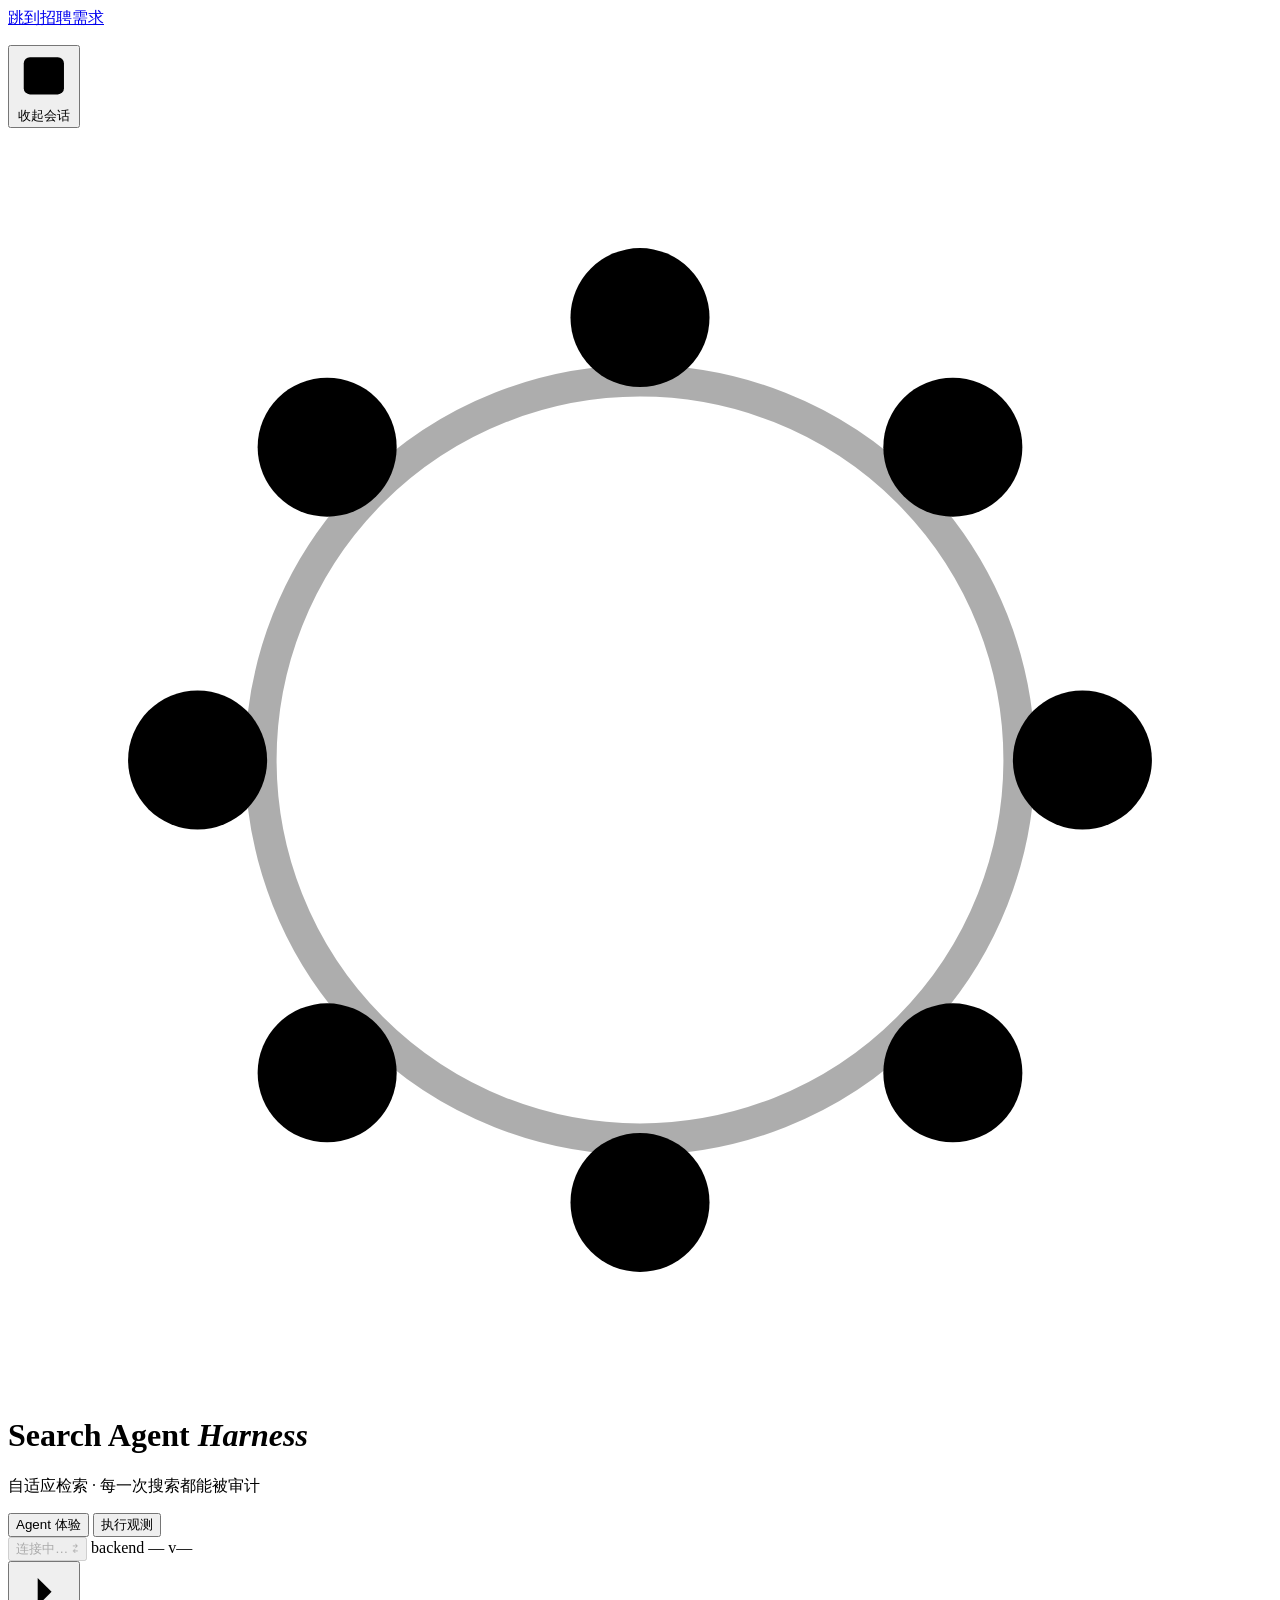
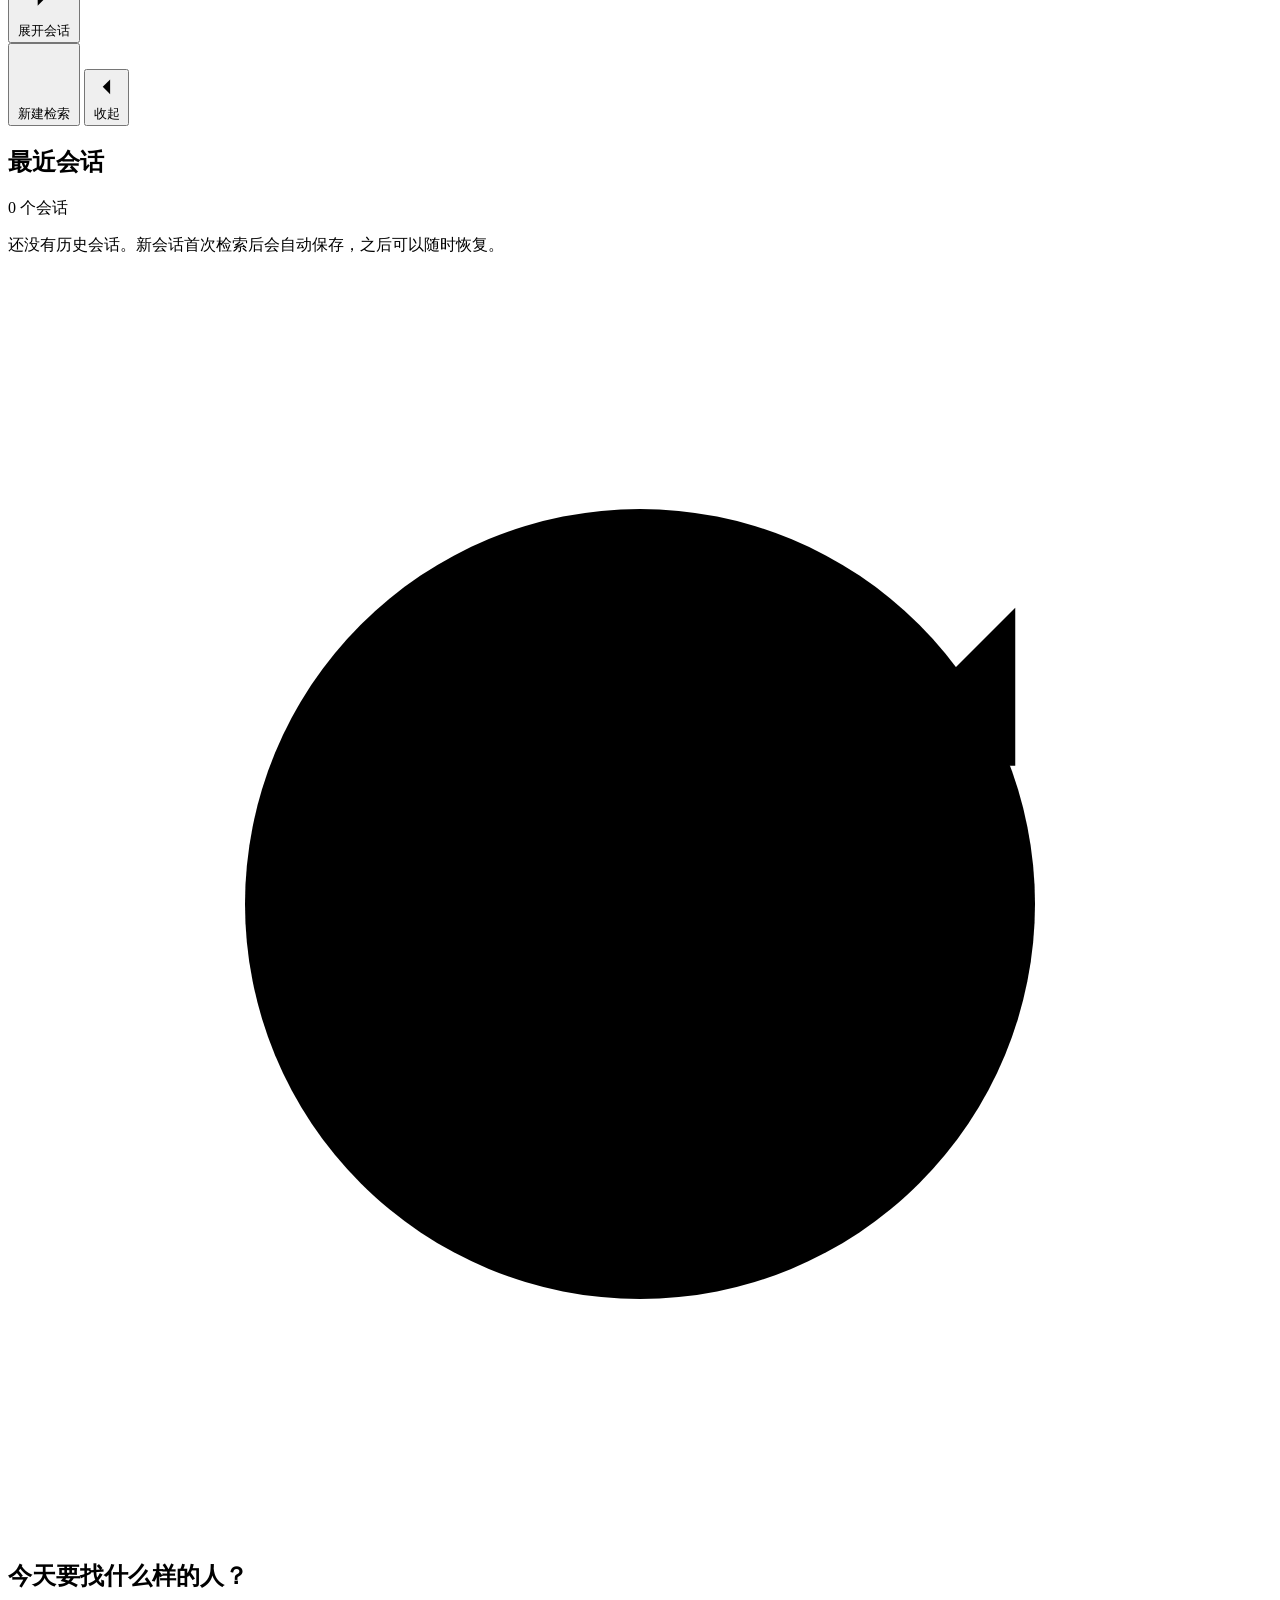
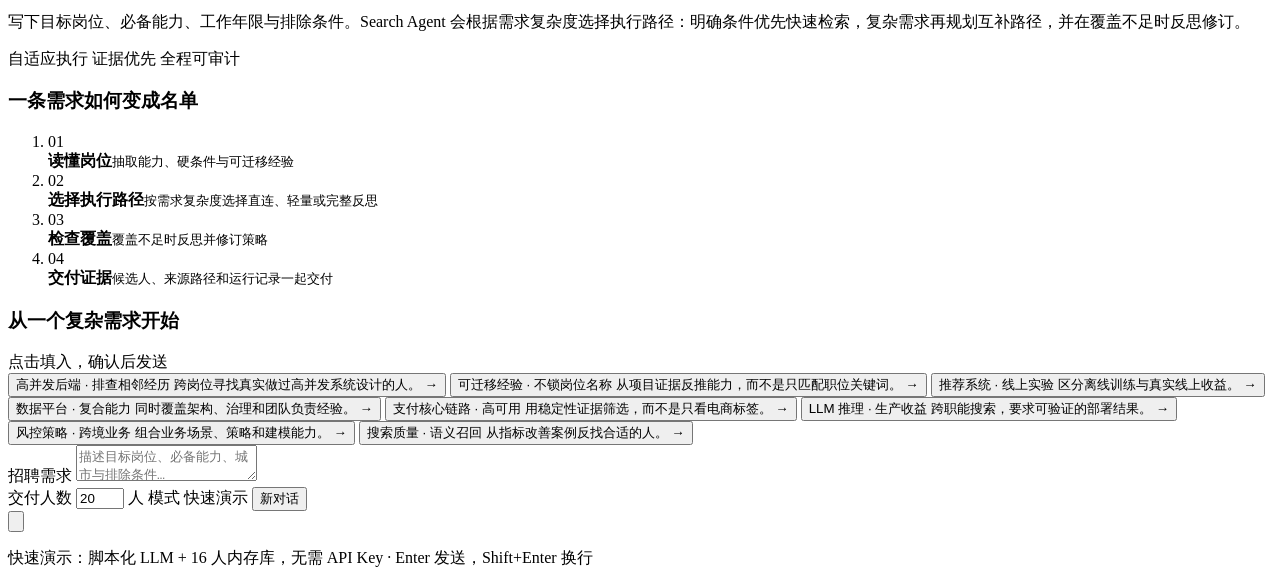
==== commit 5954ed6a: "fix(web): polish agent experience and remove duplicate trace Consolidate live announcements and draw" ====
--- a/src/search_agent/web/index.html
+++ b/src/search_agent/web/index.html
@@ -10,6 +10,7 @@
 </head>
 <body>
 <a class="skip-link" href="#chat-query">跳到招聘需求</a>
+<p class="sr-only" id="agent-live-status" role="status" aria-live="polite" aria-atomic="true"></p>
 
 <header class="topbar">
   <div class="topbar-leading">
@@ -169,7 +170,7 @@
       </section>
     </section>
 
-    <section class="chat-transcript" id="chat-transcript" aria-live="polite" aria-label="与 Search Agent 的对话"></section>
+    <section class="chat-transcript" id="chat-transcript" aria-label="与 Search Agent 的对话"></section>
   </div>
 
   <section class="composer-zone" aria-label="输入招聘需求">
@@ -199,7 +200,7 @@
         </div>
       </div>
     </form>
-    <p class="composer-note" id="composer-note" aria-live="polite">快速演示：脚本化 LLM + 16 人内存库，无需 API Key · Enter 发送，Shift+Enter 换行</p>
+    <p class="composer-note" id="composer-note">快速演示：脚本化 LLM + 16 人内存库，无需 API Key · Enter 发送，Shift+Enter 换行</p>
   </section>
   </div>
 </main>
@@ -247,10 +248,10 @@
           停止
         </button>
       </div>
-      <p class="run-hint" id="run-hint" aria-live="polite">快速演示：脚本化 LLM + 16 人内存库，零 API key · Ctrl+Enter 运行。</p>
+      <p class="run-hint" id="run-hint">快速演示：脚本化 LLM + 16 人内存库，零 API key · Ctrl+Enter 运行。</p>
     </form>
 
-    <section class="session-card" aria-live="polite">
+    <section class="session-card">
       <div class="session-top">
         <div>
           <h3>当前会话</h3>
@@ -270,7 +271,7 @@
         <h3>运行账本</h3>
         <span>本次执行</span>
       </div>
-      <div class="route-summary" id="route-summary" aria-live="polite">
+      <div class="route-summary" id="route-summary">
         <div class="route-summary-head">
           <span>本次路由</span>
           <code id="route-rule">等待判定</code>
@@ -317,7 +318,7 @@
 
     <div class="agent-runbar" id="agent-runbar" data-state="idle">
       <span class="agent-runbar-pulse" aria-hidden="true"></span>
-      <div class="agent-runbar-copy" aria-live="polite">
+      <div class="agent-runbar-copy">
         <strong id="agent-state">Agent 待命</strong>
         <span id="agent-state-detail">等待岗位简报；收到后会先判断难度，再选择直连、轻量或完整反思路径。</span>
       </div>
@@ -364,7 +365,7 @@
           <span>Reflect · 按需触发</span>
         </div>
       </div>
-      <ol id="timeline" class="timeline" aria-live="polite"></ol>
+      <ol id="timeline" class="timeline"></ol>
     </div>
   </section>
 
@@ -377,9 +378,9 @@
       <span class="hint" id="results-hint">—</span>
     </div>
 
-    <section class="delivery-overview" id="delivery-overview" hidden aria-live="polite"></section>
+    <section class="delivery-overview" id="delivery-overview" hidden></section>
     <p class="candidate-method-note" id="candidate-method-note" hidden>
-      排序分仅用于同一结果集内排序，不代表概率或匹配率。
+      综合顺位优先依据硬条件、能力覆盖与证据；相关度仅作同层参考，不代表概率、通过率或匹配率。
     </p>
 
     <div class="results-viewport">
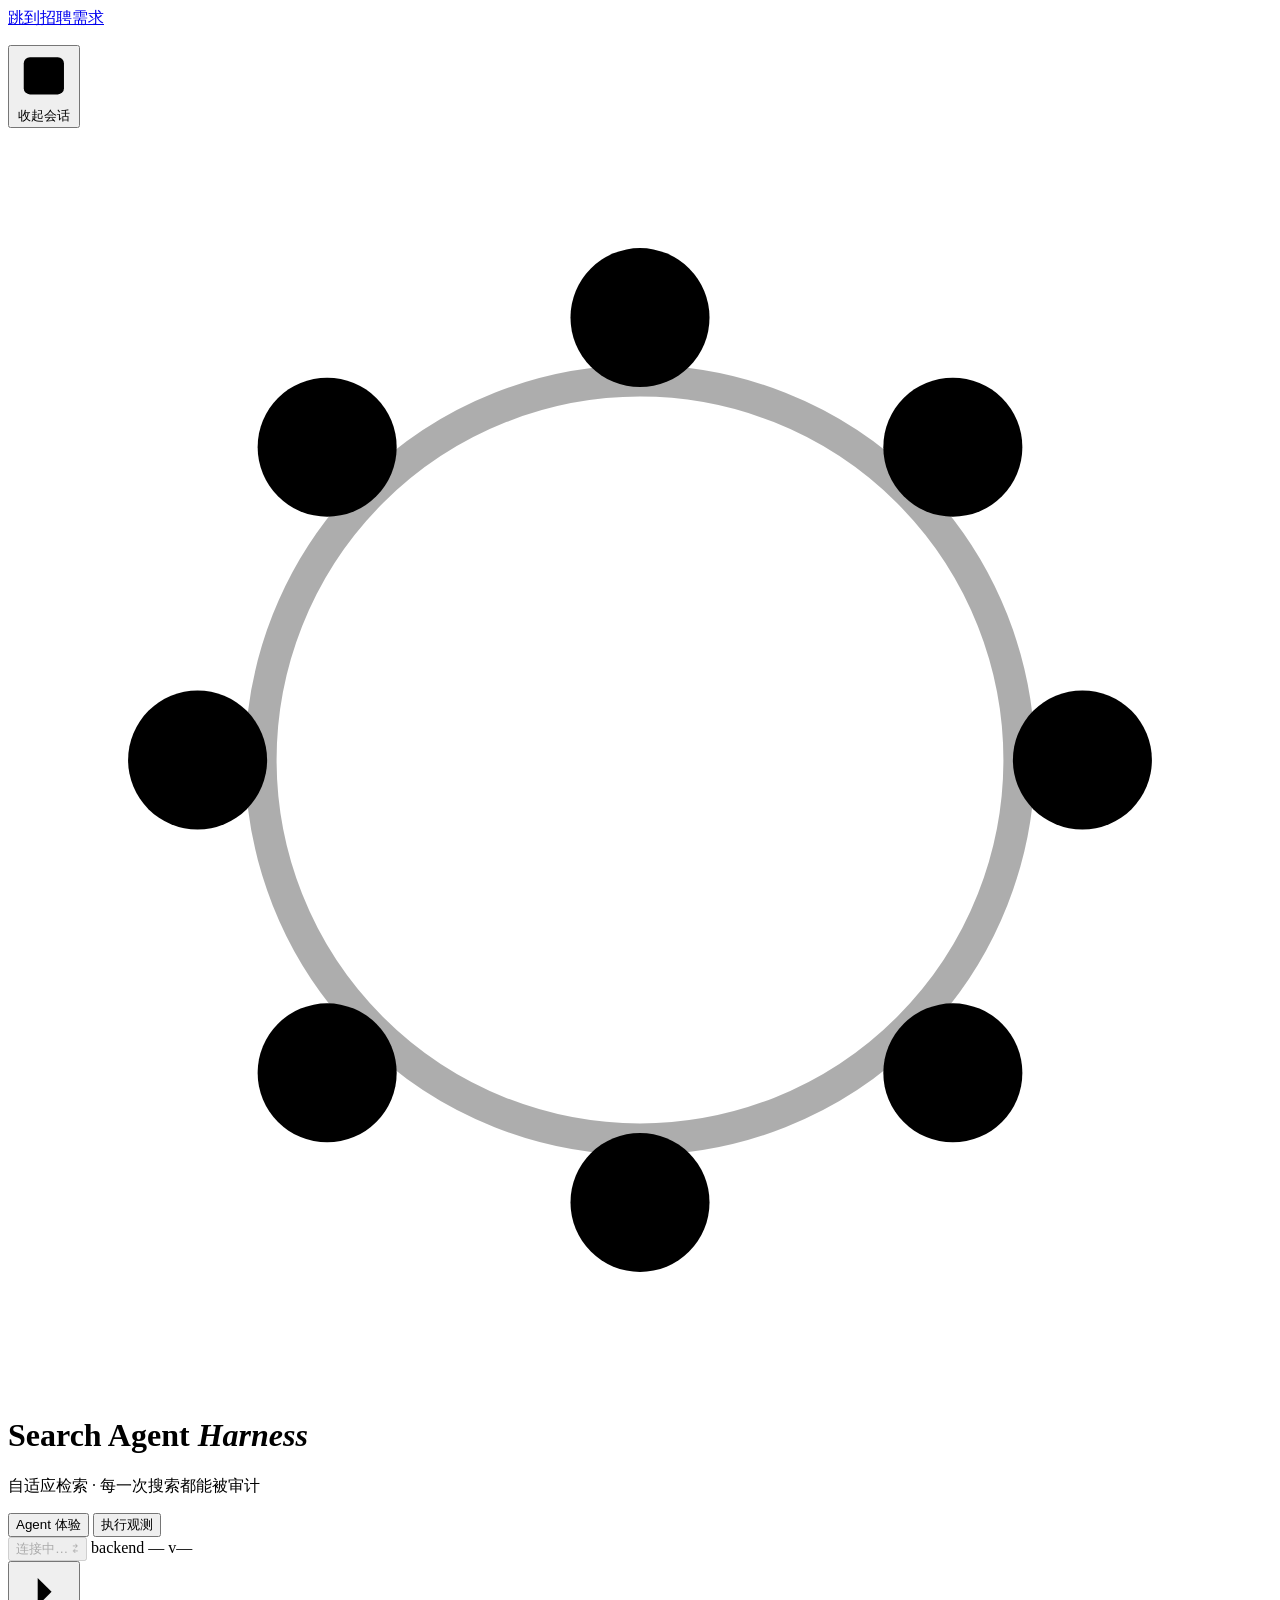
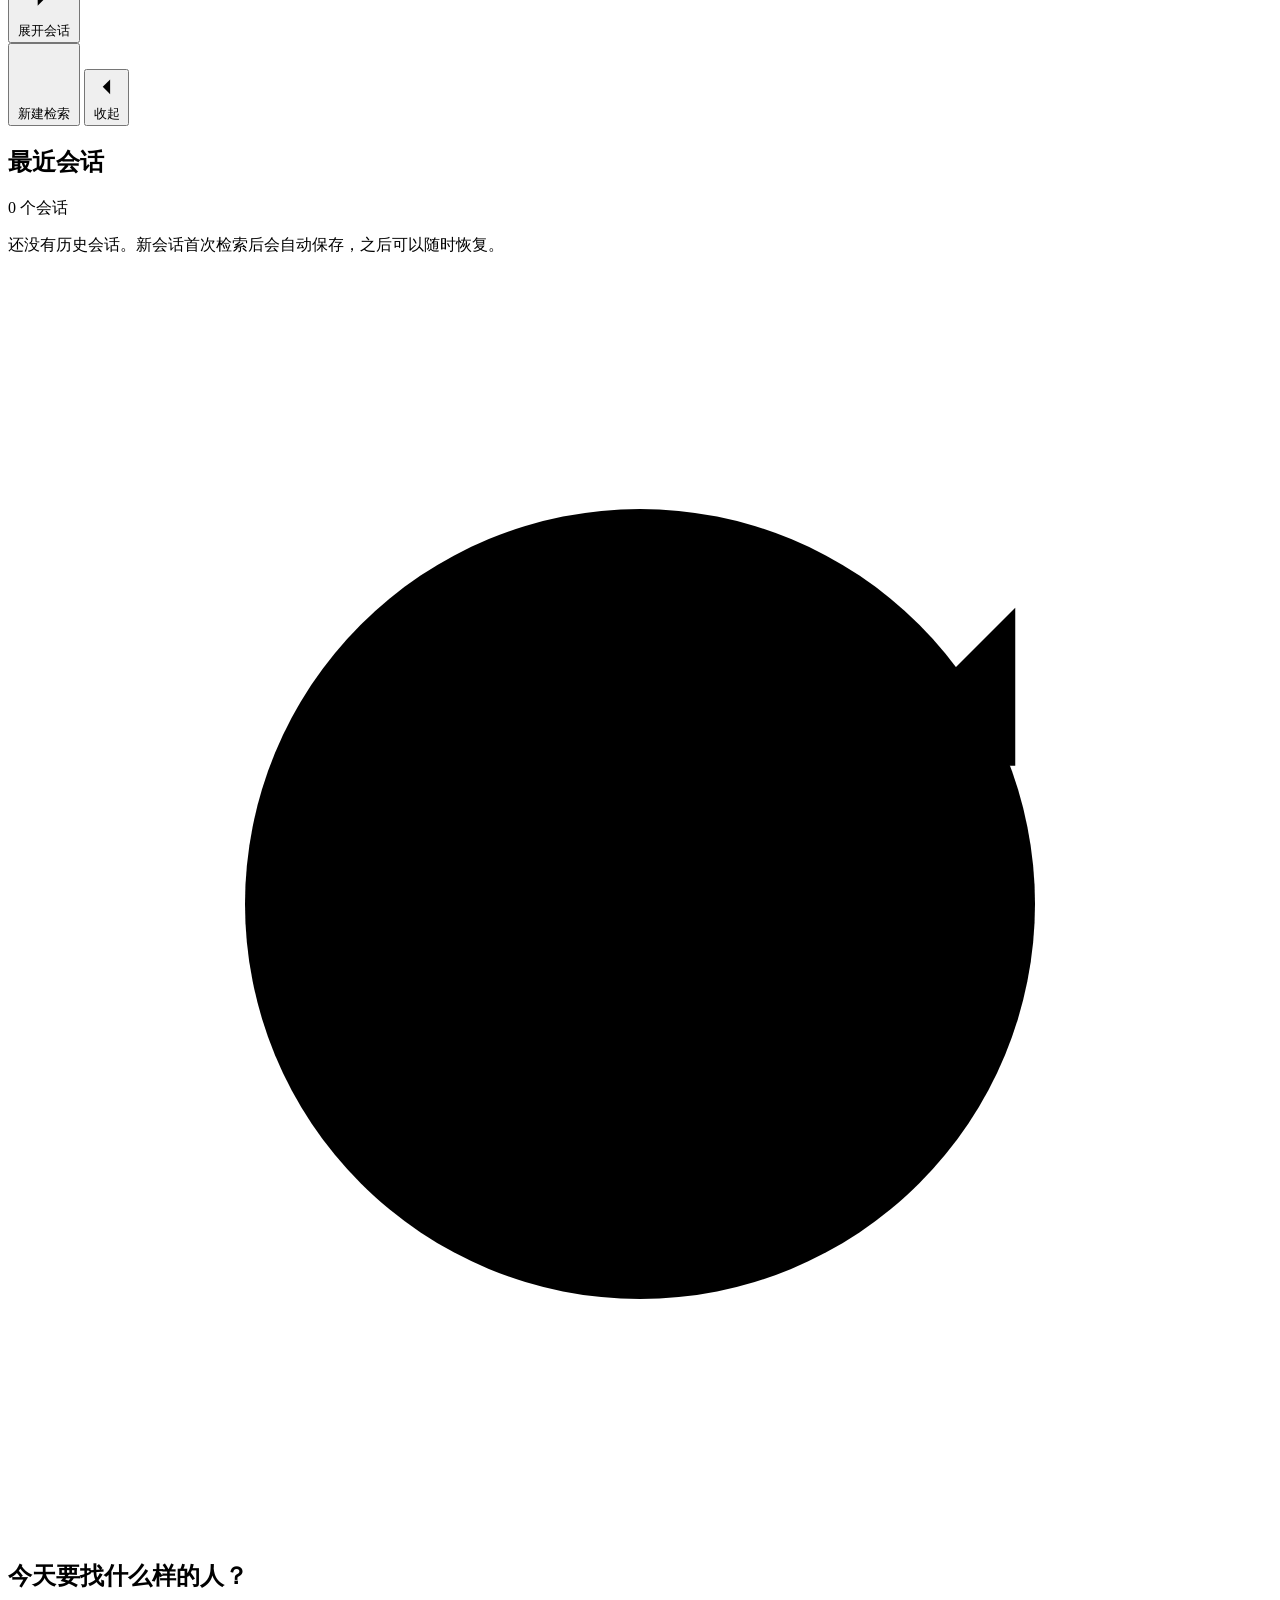
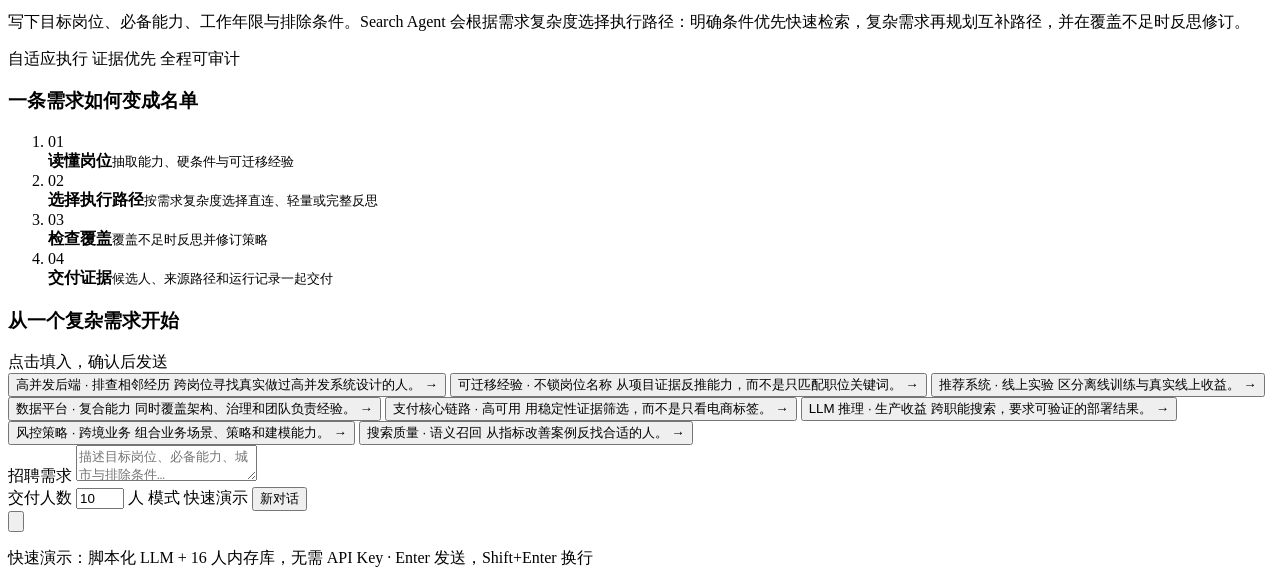
==== commit 9a244d10: "docs: sharpen README showcase and set demo delivery to 10" ====
--- a/src/search_agent/web/index.html
+++ b/src/search_agent/web/index.html
@@ -6,7 +6,7 @@
 <meta name="theme-color" content="#f7faf8">
 <title>Search Agent Harness</title>
 <link rel="icon" href="data:image/svg+xml,%3Csvg xmlns='http://www.w3.org/2000/svg' viewBox='0 0 32 32'%3E%3Crect width='32' height='32' rx='4' fill='%2317232a'/%3E%3Ccircle cx='16' cy='16' r='7' fill='none' stroke='%23fbfaf6' stroke-width='1.4'/%3E%3Ccircle cx='16' cy='8' r='2' fill='%23a23a2c'/%3E%3Ccircle cx='16' cy='24' r='2' fill='%23a23a2c'/%3E%3Ccircle cx='8' cy='16' r='2' fill='%23a23a2c'/%3E%3Ccircle cx='24' cy='16' r='2' fill='%23a23a2c'/%3E%3C/svg%3E">
-<link rel="stylesheet" href="/styles.css?v=10">
+<link rel="stylesheet" href="/styles.css?v=11">
 </head>
 <body>
 <a class="skip-link" href="#chat-query">跳到招聘需求</a>
@@ -182,7 +182,7 @@
           <label class="composer-count" for="chat-top-k">
             <span class="composer-setting-label">交付人数</span>
             <span class="composer-number-control">
-              <input id="chat-top-k" type="number" min="1" max="50" value="20" inputmode="numeric">
+              <input id="chat-top-k" type="number" min="1" max="50" value="10" inputmode="numeric">
               <span class="composer-number-unit" aria-hidden="true">人</span>
             </span>
           </label>
@@ -235,7 +235,7 @@
 
       <div class="row">
         <label class="field-label" for="top-k">交付人数</label>
-        <input id="top-k" type="number" min="1" max="50" value="20" inputmode="numeric" aria-label="交付人数 topK">
+        <input id="top-k" type="number" min="1" max="50" value="10" inputmode="numeric" aria-label="交付人数 topK">
       </div>
 
       <div class="actions">
@@ -289,8 +289,9 @@
       <div class="metric-list">
         <div class="metric"><span id="m-calls">—</span><small>LLM 调用 (Agent+V2)</small></div>
         <div class="metric"><span id="m-tokens">—</span><small>tokens</small></div>
-        <div class="metric"><span id="m-iterations">—</span><small>迭代轮数</small></div>
         <div class="metric"><span id="m-elapsed">—</span><small>耗时</small></div>
+        <div class="metric"><span id="m-rounds">—</span><small>执行轮次</small></div>
+        <div class="metric"><span id="m-iterations">—</span><small>反思迭代</small></div>
         <div class="metric"><span id="m-judged">—</span><small>判定候选</small></div>
         <div class="metric"><span id="m-degraded">—</span><small>降级</small></div>
       </div>
@@ -324,7 +325,7 @@
       </div>
       <div class="agent-runbar-meta" aria-label="执行进度">
         <span><b id="agent-stage-count">0</b> 阶段</span>
-        <span><b id="agent-round">0</b> 轮</span>
+        <span>执行 <b id="agent-round">0</b> 轮</span>
       </div>
     </div>
 
@@ -443,7 +444,31 @@
   </form>
 </dialog>
 
+<dialog class="candidate-compare-dialog" id="candidate-compare-dialog" aria-labelledby="candidate-compare-title" aria-describedby="candidate-compare-copy" aria-modal="true">
+  <div class="candidate-compare-shell">
+    <header class="candidate-compare-head">
+      <div class="candidate-compare-heading">
+        <span class="candidate-compare-kicker">候选人对比</span>
+        <h2 id="candidate-compare-title">横向比较候选人</h2>
+        <p id="candidate-compare-copy">从关键条件、能力证据与履历差异中提取判断依据。</p>
+      </div>
+      <div class="candidate-compare-head-actions">
+        <div class="candidate-compare-view-toggle" role="group" aria-label="对比内容范围">
+          <button type="button" data-compare-view="diff" aria-pressed="true">仅看差异</button>
+          <button type="button" data-compare-view="all" aria-pressed="false">全部信息</button>
+        </div>
+        <button class="candidate-compare-close" id="candidate-compare-close" type="button" aria-label="关闭候选人对比">关闭</button>
+      </div>
+    </header>
+    <div class="candidate-compare-body">
+      <section class="candidate-compare-overview" id="candidate-compare-overview" aria-label="对比摘要"></section>
+      <section class="candidate-compare-matrix" id="candidate-compare-matrix" aria-label="关键条件矩阵" hidden></section>
+      <div class="candidate-compare-grid" id="candidate-compare-grid"></div>
+    </div>
+  </div>
+</dialog>
+
 <noscript><div class="err-card">这个控制台需要启用 JavaScript。</div></noscript>
-<script src="/app.js?v=8"></script>
+<script src="/app.js?v=9"></script>
 </body>
 </html>
